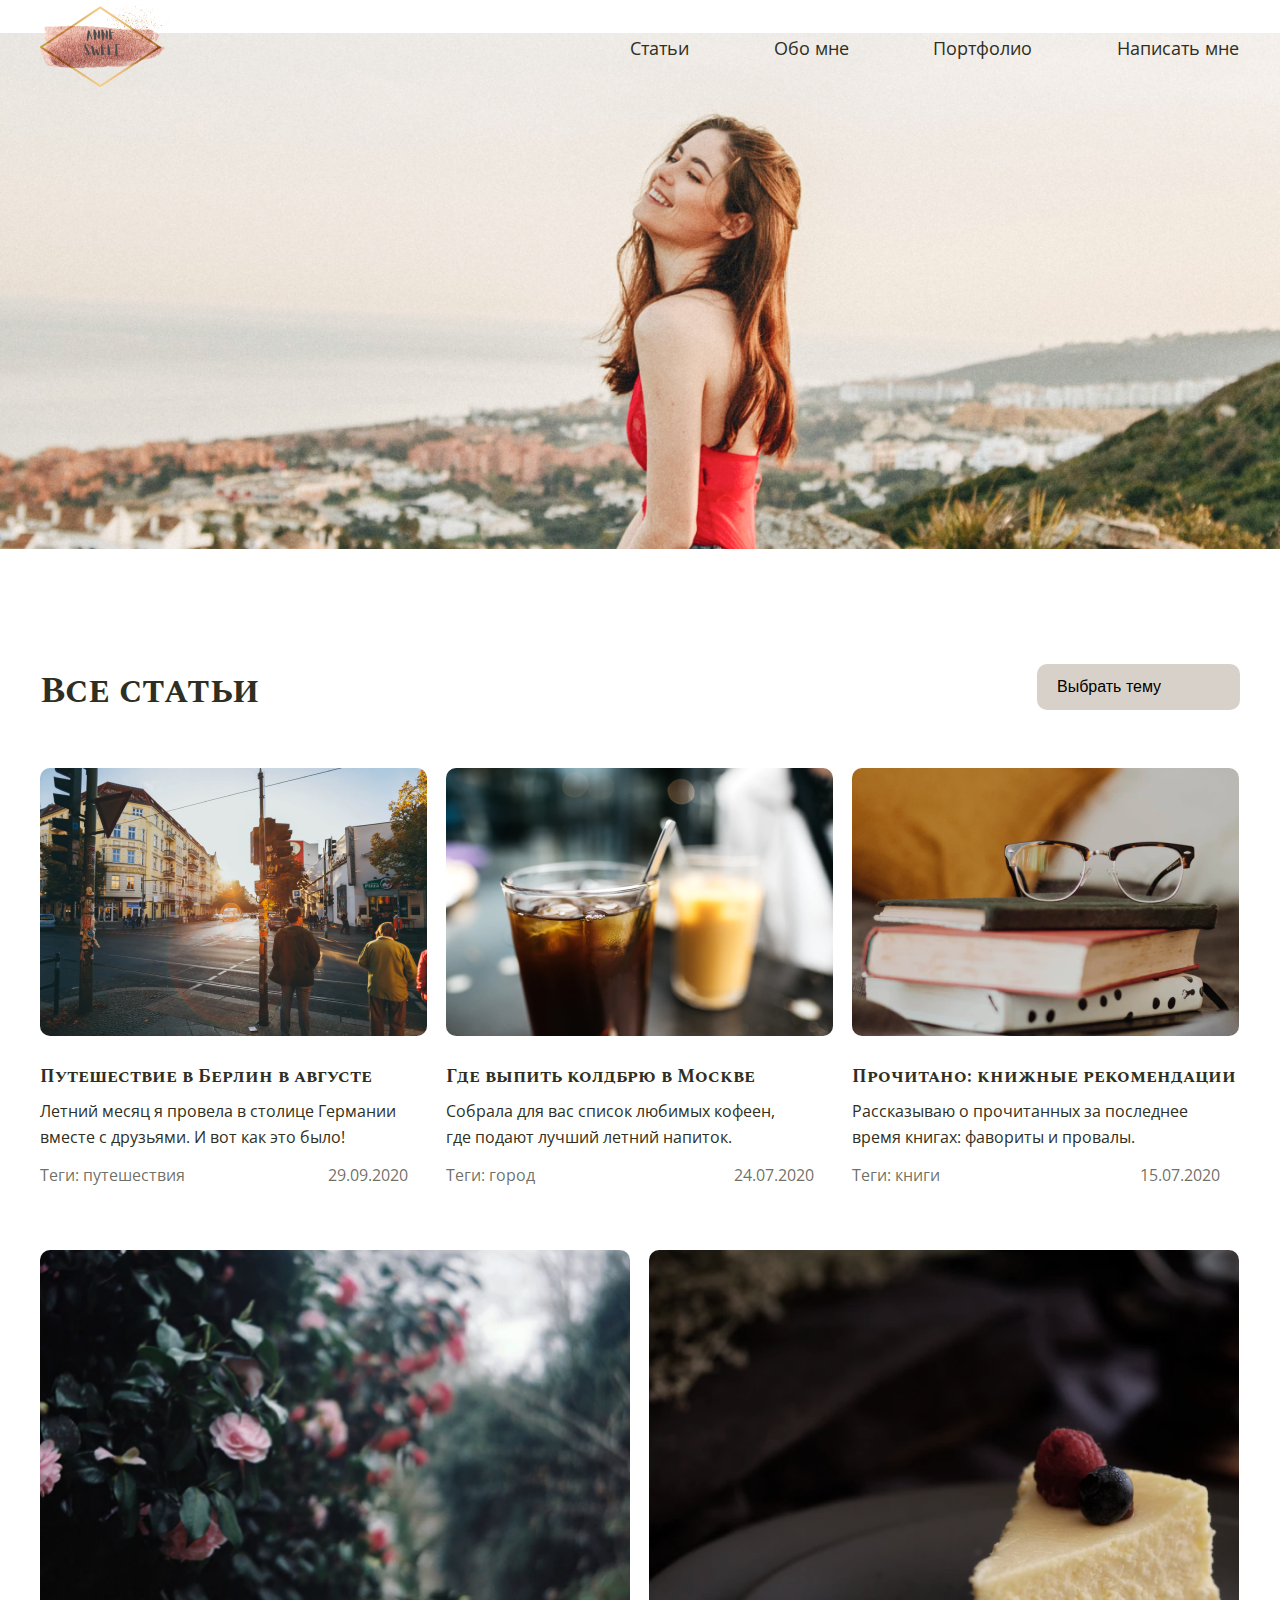
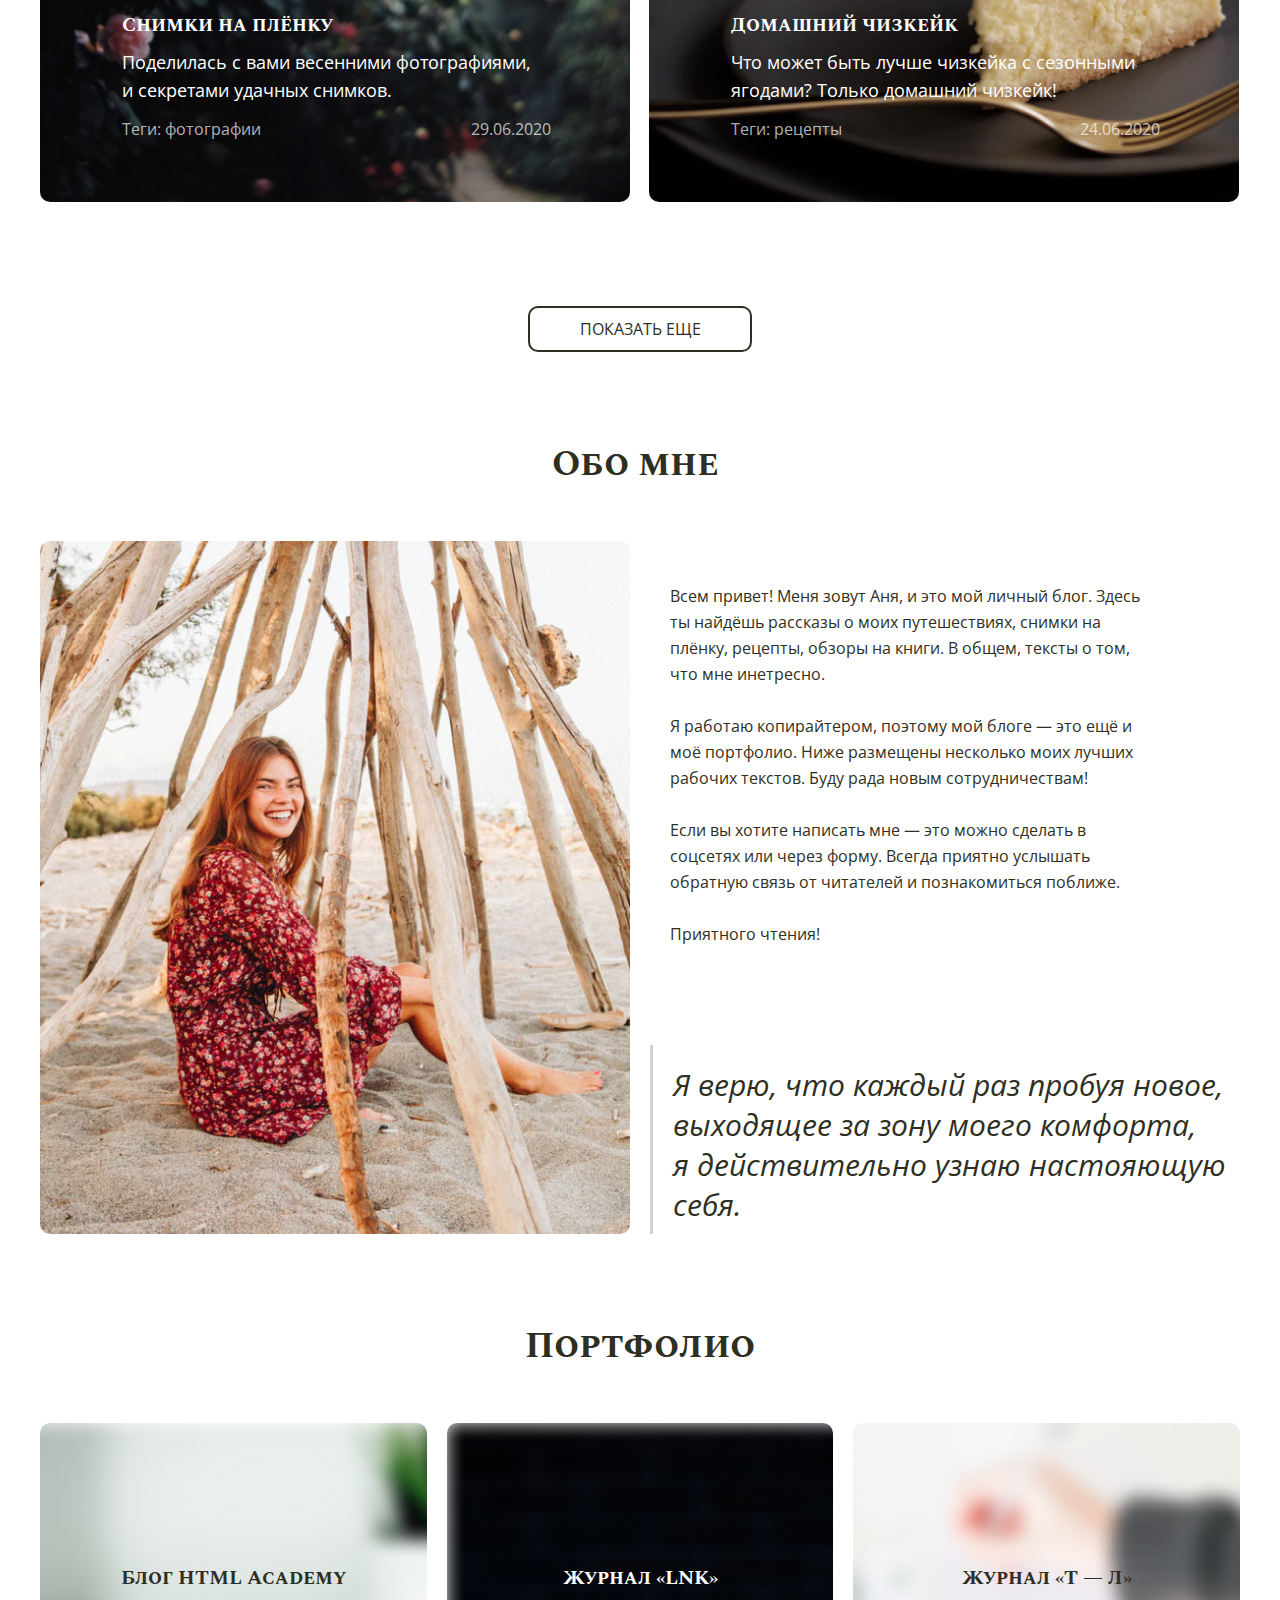
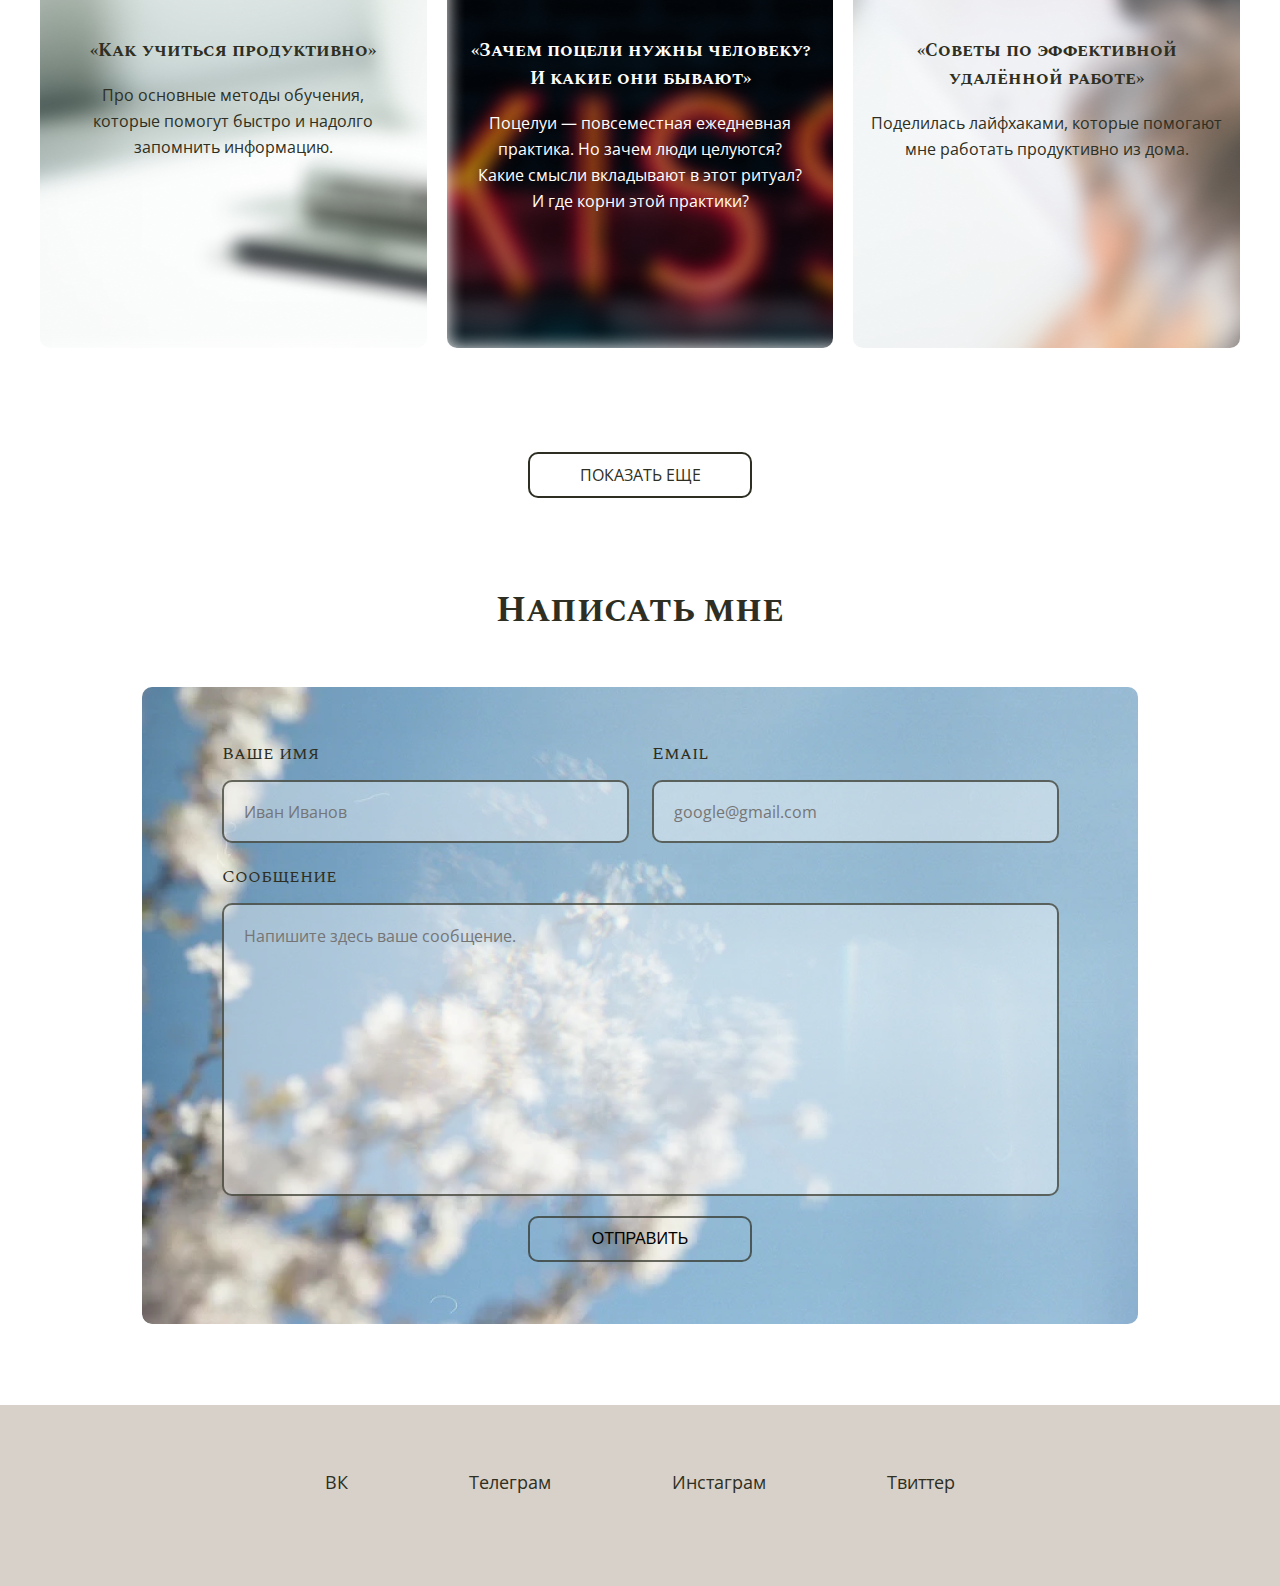
==== index.html @ dd77aab6 "Загрузка проекта" ====
<!DOCTYPE html>
<html lang="ru">
<head>
	<meta charset="UTF-8">
	<meta name="viewport" content="width=device-width, initial-scale=1.0">
	<link rel="stylesheet" type="text/css" href="css/main.css">
	<link href="https://fonts.googleapis.com/css2?family=Open+Sans&family=Spectral+SC:wght@700&display=swap" rel="stylesheet">
	<link href="https://fonts.googleapis.com/css2?family=Open+Sans:ital@1&display=swap" rel="stylesheet">
	<title>Anne Sweet</title>
</head>
<body>

	<!-- header -->
	<header id="header" class="header">
		<div class="container-main">
			<nav class="nav">
				<a href="main.html"><img  class="logo" src="img/logo.png" alt="логотип"></a>
				<ul class="menu">
					<li>
						<a href="#all-articles">Статьи</a>
					</li>
					<li>
						<a href="#about-me">Обо мне</a>
					</li>
					<li>
						<a href="#portfolio">Портфолио</a>
					</li>
					<li>
						<a href="#write-me">Написать мне</a>
					</li>
				</ul>
			</nav>
		</div>
	</header>
	<!-- / header -->

	<!-- main --> 
	<main>

		<!-- section-1 -->
		<section id="all-articles" class="all-articles">
			<div class="container-main">
				<header class="title-section">
					<h1>Все статьи</h1>
					<select name="theme">
						<option>Выбрать тему</option>
						<option>Путешествия</option>
						<option>Город</option>
						<option>Книги</option>
						<option>Фотографии</option>
						<option>Рецепты</option>
						<option>Все статьи</option>
					</select>
				</header>
				<div class="wrapper-articles">
					<div class="article-small">
						<img src="img/travels.png" alt="улица Берлина">
						<h2><a href="article.html"> Путешествие в Берлин в августе</a></h2>
						<p>Летний месяц я провела в столице Германии вместе с друзьями. И вот как это было!</p>
						<div class="article-meta">
	 						<span>Теги: путешествия</span>
							<time datetime="2020-09-29">29.09.2020</time>
						</div>
					</div>
					<div class="article-small">
						<img src="img/city.png" alt="коктейль">
						<h2><a href="article.html">Где выпить колдбрю в Москве</a></h2>
						<p>Собрала для вас список любимых кофеен,<br>
						где подают лучший летний напиток.</p>
						<div class="article-meta">
							<span>Теги: город</span>
							<time datetime="2020-07-24">24.07.2020</time>
						</div>
					</div>
					<div class="article-small">
						<img src="img/books.png" alt="книги">
						<h2><a href="article.html">Прочитано: книжные рекомендации</a></h2>
						<p>Рассказываю о прочитанных за последнее время книгах: фавориты и провалы.</p>
						<div class="article-meta">
							<span>Теги: книги</span>
							<time datetime="2020-07-15">15.07.2020</time>
						</div>
					</div>
					<div class="article-left">
						<div class="text-article">
							<h2><a href="article.html">Снимки на плёнку</a></h2>
							<p>Поделилась с вами весенними фотографиями,<br> 
							и секретами удачных снимков.</p>
							<div class="article-meta">
								<span>Теги: фотографии</span>
								<time datetime="2020-06-29">29.06.2020</time>
							</div>
						</div>
					</div>
					<div class="article-right">
						<div class="text-article">
							<h2><a href="article.html">Домашний чизкейк</a></h2>
							<p>Что может быть лучше чизкейка с сезонными
							ягодами? Только домашний чизкейк!</p>
							<div class="article-meta">
								<span>Теги: рецепты</span>
								<time datetime="2020-06-24">24.06.2020</time>
							</div>
						</div>
					</div>
				</div>
				<div class="btn-container">
					<button class="btn">Показать еще</button>	
				</div>
			</div>
		</section>
		<!-- / section-1 -->

		<!-- article -->
		<article id="about-me" class="about-me">
			<div class="container-main">
				<div class="container-article">
					<header class="title-article">
						<h1>Обо мне</h1>
					</header>
					<div class="wrapper-content">
						<img src="img/my_photo.png" width="590" height="693" alt="девушка улыбается">
						<div class="txt-article">
							<div class="txt-article-1">
							<p>Всем привет! Меня зовут Аня, и это мой личный блог.
							Здесь ты найдёшь рассказы о моих путешествиях, снимки
							на плёнку, рецепты, обзоры на книги. В общем, тексты о том, что мне инетресно.</p>

							<p>Я работаю копирайтером, поэтому мой блоге — это ещё и моё
							портфолио. Ниже размещены несколько моих лучших
							рабочих текстов. Буду рада новым сотрудничествам!</p>
		 
							<p>Если вы хотите написать мне — это можно сделать в соцсетях или через форму. Всегда приятно услышать обратную связь от читателей и познакомиться поближе.</p>

							<p>Приятного чтения!</p>
							</div>
							<div class="txt-article-2">
								<p>Я верю, что каждый раз пробуя новое,<br>
								выходящее за зону моего комфорта,<br>
								я действительно узнаю настояющую<br>
								себя. </p>
							</div>	
						</div>
					</div>
				</div>
			</div>
		</article>
		<!-- / article -->

		<!-- section-2 -->
		<section id="portfolio" class="portfolio">
			<div class="container-main">
				<header class="title-portfolio">
					<h1>Портфолио</h1>
				</header>
				<div class="wrapper-portfolio">
					<div class=" block block-1">
						<h2><a href="#">Блог HTML Academy</a></h2>
						<h3>«Как учиться продуктивно»</h3>
						<p>Про основные методы обучения,<br>
						которые помогут быстро и надолго<br>
						запомнить информацию.</p>
					</div>
					<div class="block block-2">
						<h2><a href="#">Журнал «LNK»</a></h2>
						<h3>«Зачем поцели нужны человеку?<br>
						И какие они бывают»</h3>
						<p>Поцелуи — повсеместная ежедневная
						практика. Но зачем люди целуются?<br>
						Какие смысли вкладывают в этот ритуал?<br>
						И где корни этой практики?</p>
					</div>
					<div class=" block block-3">
						<h2><a href="#">Журнал «Т — Л»</a></h2>
						<h3>«Советы по эффективной
						удалённой работе»</h3>
						<p>Поделилась лайфхаками, которые помогают
						мне работать продуктивно из дома. </p>
					</div>
				</div>
				<div class="btn-container">
					<button class="btn">Показать еще</button>	
				</div>
			</div>
		</section>
		<!-- / section-2 -->

		<!-- section-3 -->
		<section id="write-me" class="write-me">
			<div class="container-main">
				<div class="container-form">
					<header class="title-form">
						<h1>Написать мне</h1>
					</header>
					<form action="https://echo.htmlacademy.ru/courses" method="post">
						<div class="wrapper-form">
							<div class="form">
								<div class="name">
									<label for="username">Ваше имя</label>
										<input type="text" name="username" id="username" placeholder="Иван Иванов" required>
								</div>
								<div class="email">
									<label for="email">Email</label>
										<input type="text" name="email" id="email" placeholder="google@gmail.com" required>
								</div>
								<div class="message">
									<label for="message">Сообщение</label>
										<textarea name="message" id="message" placeholder="Напишите здесь ваше сообщение." minlength="10" maxlength="200" required></textarea>
								</div>
							</div>
							<div class="btn-container">
								<input class="btn-form" type="submit" name="sumbit-form" value="Отправить">
							</div>
						</div>
					</form>
				</div>
			</div>
		</section>
	</main>
	<!-- / main -->

	<!-- footer -->
	<footer class="footer">
		<div class="cointainer-main">
			<nav class="nav-2">
				<ul class="menu-2">
					<li>
						<a href="#">ВК</a>
					</li>
					<li>
						<a href="#">Телеграм</a>
					</li>
					<li>
						<a href="#">Инстаграм</a>
					</li>
					<li>
						<a href="#">Твиттер</a>
					</li>
				</ul>
			</nav>
		</div>
  </footer>
  <!-- / footer -->

</body>
</html>
---- css/main.css ----
html {
	scroll-behavior: smooth;
}

body {
	scroll-behavior: smooth;
	margin: 0;
	padding: 0;
	font-family: 'Open Sans', sans-serif;
	font-size: 16px;
	color: #2e2f22;
}

body a {
	text-decoration: none;
	color: #2e2f22;
}

li {
	list-style: none;
}

ul,
li,
figure {
	display: block;
	padding: 0;
	margin: 0;
}

h1,
h2,
h3,
h4,
h5,
h6 {
	font-family: 'Spectral SC', serif;
	margin: 0;
	padding: 0;
}
p {
	padding: 0;
	margin: 0;
	line-height: 26px;
}

img {
	border-radius: 10px;
}

h1 {
	font-size: 36px;
	line-height: 55px;
}

* {
	box-sizing: border-box;
}

button {
	padding: 0;
	border: none;
	font: inherit;
	color: inherit;
	background-color: transparent;
	cursor: pointer;
  }

.container-main {
	width: 1200px;
	margin: 0 auto;
}

/*=== header page-1 === */

.header {
	background: url(../img/background-header.png) no-repeat center / contain;
	height: 581px;
	margin-bottom: 83px;
}

.menu {
	display: flex;
	justify-content: space-between;
	width: 609px;
}

.menu a {
	font-size: 18px;
}

.menu a:hover {
	border-bottom: 1px solid;
}

.nav {
	padding-top: 4px;
	display: flex;
	align-items: center;
}

.logo {
	margin-right: 460px;
}

/*=== / header === */

/*=== section-1 === */

.title-section {
	display: flex;
	justify-content: space-between;
	margin-bottom: 49px;
}

select {
	margin-left: auto;
	height: 46px;
	width: 203px;
	border: 0;
	border-radius: 10px;
	background-color: #d7d1c9;
	padding-left: 20px;
	font-size: 16px;
	line-height: 22px;
	appearance: none;
	z-index: 1;
}

.title-section:before {
	content: "";
	left: 40cm;
	top: 17.9cm;
	position: absolute;
	width: 22px;
	height: 20px;
	background: url(../img/Polygon.png) no-repeat center;
	z-index: 2;
}

.wrapper-articles {
	display: flex;
	flex-wrap: wrap;
	height: 1034px;
}

.article-small {
	display: flex;
	flex-direction: column;
	width: 387px;
	height: 420px;
}

.wrapper-articles div:not(:nth-child(3)):not(:nth-child(5)) {
	margin-right: 19px;
}

h2 {
	font-size: 18px;
}

.article-small h2 {
	margin-top: 27px;
	font-size: 18px;
	line-height: 27px;
}

.wrapper-articles span,
time {
	line-height: 26px;
}

.article-left {
	margin-top: 62px;
	color: #fff;
	width: 590px;
	height: 552px;
	background: url(../img/image4.png) no-repeat center / cover;
	border-radius: 10px;
}

.article-right {
	margin-top: 62px;
	color: #fff;
	width: 590px;
	height: 552px;
	background: url(../img/image5.png) no-repeat center / cover;
	border-radius: 10px;
}

.text-article h2 a{
	font-size: 20px;
	line-height: 30px;
	color: #fff;
}

.text-article p {
	font-size: 18px;
	line-height: 28px;
}

.text-article {
	width: 429px;
	margin-top: 360px;
	margin-left: 82px;
}

.article-meta {
	display: flex;
	justify-content: space-between;
	align-items: center;
	margin-top: 12px;
	color: rgba(255, 255, 255, 0.7);
}

.wrapper-articles div h2+p {
	margin-top: 8px;
}

.article-small .article-meta {
	color: rgba(46, 47, 34, 0.7);
}

.btn-container {
	display: flex;
}

.btn {
	margin-top: 104px;
	margin-left: auto;
	margin-right: auto;
	width: 224px;
	height: 46px;
	text-transform: uppercase;
	background-color: transparent;
	border: 2px solid;
	border-radius: 10px;
	font-size: 16px;
}

.btn:hover {
	color: #fff;
	background-color: rgba(46, 47, 34, 0.7);
	border-color: rgba(46, 47, 34);
	transition: 0.5s;
}

.btn:hover a {
	color: #fff;
}

.wrapper-articles h2:hover {
	border-bottom: 1px solid;
}

/*=== / section-1 === */

/*=== article === */

.container-article {
	width: 1190px;
	margin-right: 20px;
}

.title-article {
	display: flex;
	margin-top: 85px;
	margin-bottom: 49px;
}

.title-article h1 {
	margin: 0 auto;
}

.wrapper-content {
	display: flex;
	height: 693px;
}

.txt-article {
	margin: 0 0 0 20px;
	display: flex;
	flex-direction: column;
	justify-content: space-between;
	width: 580px;
}

.txt-article-1 {
	margin-top: 42px;
	width: 497px;
	height: 366px;
	line-height: 26px;
	padding-left: 20px;
}

.txt-article-1 p:not(:nth-child(1)) {
	margin-top: 26px;
}

.txt-article-2 {
	width: 600px;
	margin-top: 98px;
	height: 200px;
	font-family: 'Open Sans', sans-serif;
	font-style: italic;
	font-size: 30px;
	border-left: 3px solid #d7d1c9;
	padding: 20px 0 0 20px;
}

.txt-article-2 p {
	line-height: 40px;
}

/*=== / article === */

/*=== section-2 === */

.title-portfolio {
	display: flex;
	margin-top: 85px;
	margin-bottom: 49px;
}

.title-portfolio h1 {
	margin: 0 auto;
}

.wrapper-portfolio {
	display: flex;
  color: #2e2f22;
}

.block {
	display: flex;
	flex-direction: column;
	align-items: center;
	width: 387px;
	height: 525px;
	border-radius: 10px;
	text-align: center;
	padding-left: 10px;
  padding-right: 10px;
  transition: 1s;
}

.block:hover {
	transform: scale(1.05);
	transition: 1s;
}

.block:hover {
  transition: 0.5s;
  box-shadow: 2px 2px 10px;
}

.block-1 {
	background: url(../img/image8.png) no-repeat center / cover;
	margin-right: 20px;
}

.block-2 {
	background: url(../img/image7.png) no-repeat center / cover;
	margin-right: 20px;
}

.block-3 {
	background: url(../img/image9.png) no-repeat center / cover;
}

.block h2 {
	margin-top: 140px;
	margin-bottom: 44px;
}

.block h3 {
	margin-bottom: 17px;
}

.wrapper-portfolio div:nth-child(2) {
	color: #fff;
}

.block-2 a {
	color: #fff;
}

.wrapper-portfolio h2 {
	font-size: 20px;
	line-height: 30px;
}

.wrapper-portfolio h3 {
	font-size: 18px;
	line-height: 28px;
}

/*=== / section-2 === */

/*=== section-3 === */

.title-form {
	display: flex;
	margin-top: 85px;
	margin-bottom: 49px;
}

.title-form h1 {
	margin: 0 auto;
}

.wrapper-form {
	margin: 0 auto;
	display: flex;
	flex-direction: column;
	align-items: center;
	background: url(../img/form-background.png);
	width: 996px;
	height: 637px;
	border-radius: 10px;
	margin-bottom: 81px;
}

.form {
	display: flex;
	justify-content: space-between;
	flex-wrap: wrap;
	height: 456px;
	width: 837px;
	margin-top: 53px;
}

.form input,
textarea {
	border-radius: 10px;
	width: 407px;
	height: 63px;
	background: rgba(255, 255, 255, 0.4);
	border: 2px solid rgba(46, 47, 34, 0.7);
	outline: none;
	font-size: 16px;
	line-height: 22px;
	font-family: 'Open Sans', sans-serif;
	padding: 20px;
	margin-top: 12px;
}

label {
	font-size: 18px;
	line-height: 28px;
	font-family: 'Spectral SC', serif;
}

.name,
.email {
	width: 407px;
	height: 103px;
}

.message {
	margin-top: 20px;
	width: 837px;
	height: 333px;
}

textarea {
	width: 837px;
	height: 293px;
	resize: none;
}

.btn-form {
	margin-top: 20px;
	margin-left: auto;
	margin-right: auto;
	width: 224px;
	height: 46px;
	text-transform: uppercase;
	background-color: transparent;
	border: 2px solid;
	border-radius: 10px;
	font-size: 16px;
	border-color: rgba(46, 47, 34, 0.7);
	text-align: center;
}

/*=== / section-3 === */

/*=== footer === */

.footer {
	background: #d7d1c9;
	height: 181px;
}

.nav-2 {
	display: flex;
}

.menu-2 {
	margin: 65px auto 0 auto;
	display: flex;
	width: 631px;
	justify-content: space-between;
	font-size: 18px;
	line-height: 25px;
}

/*=== / footer === */



/*=== header page-2 === */

.header-page-2 {
	background: url(../img/page-2/header.png) no-repeat center / contain;
	height: 581px;
	margin-bottom: 83px;
}

/*=== / header page-2 === */

/*=== article page-2 === */

.container-article-page-2 {
	width: 998px;
	margin-right: 202px;
	display: flex;
	flex-direction: column;
	flex-wrap: wrap;
}

.title-article-page-2 {
	margin-bottom: 50px;
}

.title-tag {
	display: flex;
	width: 317px;
	justify-content: space-between;
	align-items: center;
}

.container-article-page-2 p {
	margin-bottom: 40px;
}

.container-article-page-2 p,
span,
time {
	font-size: 16px;
	line-height: 26px;
}

figcaption {
	margin-bottom: 40px;
	font-size: 14px;
	line-height: 26px;
}

.wrapper-bottom-bar {
	display: flex;
	align-items: center;
}

.wrapper-bottom-bar img {
	border-radius: 0;
}

.wrapper-bottom-bar a:not(:nth-child(1)):not(:nth-child(3)) {
	margin-left: 32px;
}

.wrapper-bottom-bar .twitter {
	margin-left: 691px;
}

.wrapper-bottom-bar span {
	margin-left: 14px;
	font-size: 24px;
	line-height: 26px;
	align-self: flex-end;
}

.style-likes {
	color: red;
	font-weight: 600;
}

.articles {
	margin-top: 37px;
}

.articles span {
	font-weight: bold;
	font-size: 36px;
	line-height: 49px;

}

.articles:after {
	margin-left: 26px;
	content: url('../img/page-2/Arrow1.svg');
	width: 62px;
	height: 20px;
}

/*=== / article page-2 === */

/*=== section page-2 === */
.comments {
	margin-bottom: 81px;

}

.container-comments {
	display: flex;
	margin-top: 65px;
	width: 793px;
	background-color: #ECE1E1;
  border-radius: 10px;
  padding: 45px 0 45px 0;
}

.wrapper-comments {
	margin: auto;
	display: flex;
	flex-direction: column;
	width: 615px;
}

.wrapper-comments li:not(:last-child) {
  margin-bottom: 25px;
}

.comment-header {
	display: flex;
	align-items: center;
  font-weight: bold;
  margin-bottom: 14px;
}

.comment-header img {
  margin-right: 14px;
}

.comment-header:not(:nth-child(1)) {
	margin-top: 40px;
}

.form-comment {
	margin-top: 77px;
	margin-left: 82px;
	width: 711px;
}

.input-comment2  textarea{
	margin: 0;
	width: 406px;
	height: 208px;
}

.form-comment h2 {
	font-family: 'Open Sans', sans-serif;
	font-weight: bold;
	font-size: 24px;
	line-height: 33px;
	margin-bottom: 69px;
	margin-top: 77px;
}

.wrapper-form-comment {
	display: flex;
	justify-content: space-between;
}

.input-comment1 {
	display: flex;
	flex-direction: column;
	justify-content: space-between;
	width: 225px;
	height: 208px;
}

.input-comment1 input:not(:nth-child(3)) {
	border: 0;
	border-bottom: 2px solid;
	font-size: 16px;
	line-height: 22px;
	padding: 15px 10px;
	border-color: rgba(46, 47, 34, 0.7);
}

.input-comment2 textarea {
	padding: 20px 20px;
}

.wrapper-form-comment .btn-form {
	margin-top: 53px;
}

/*=== / section page-2 === */
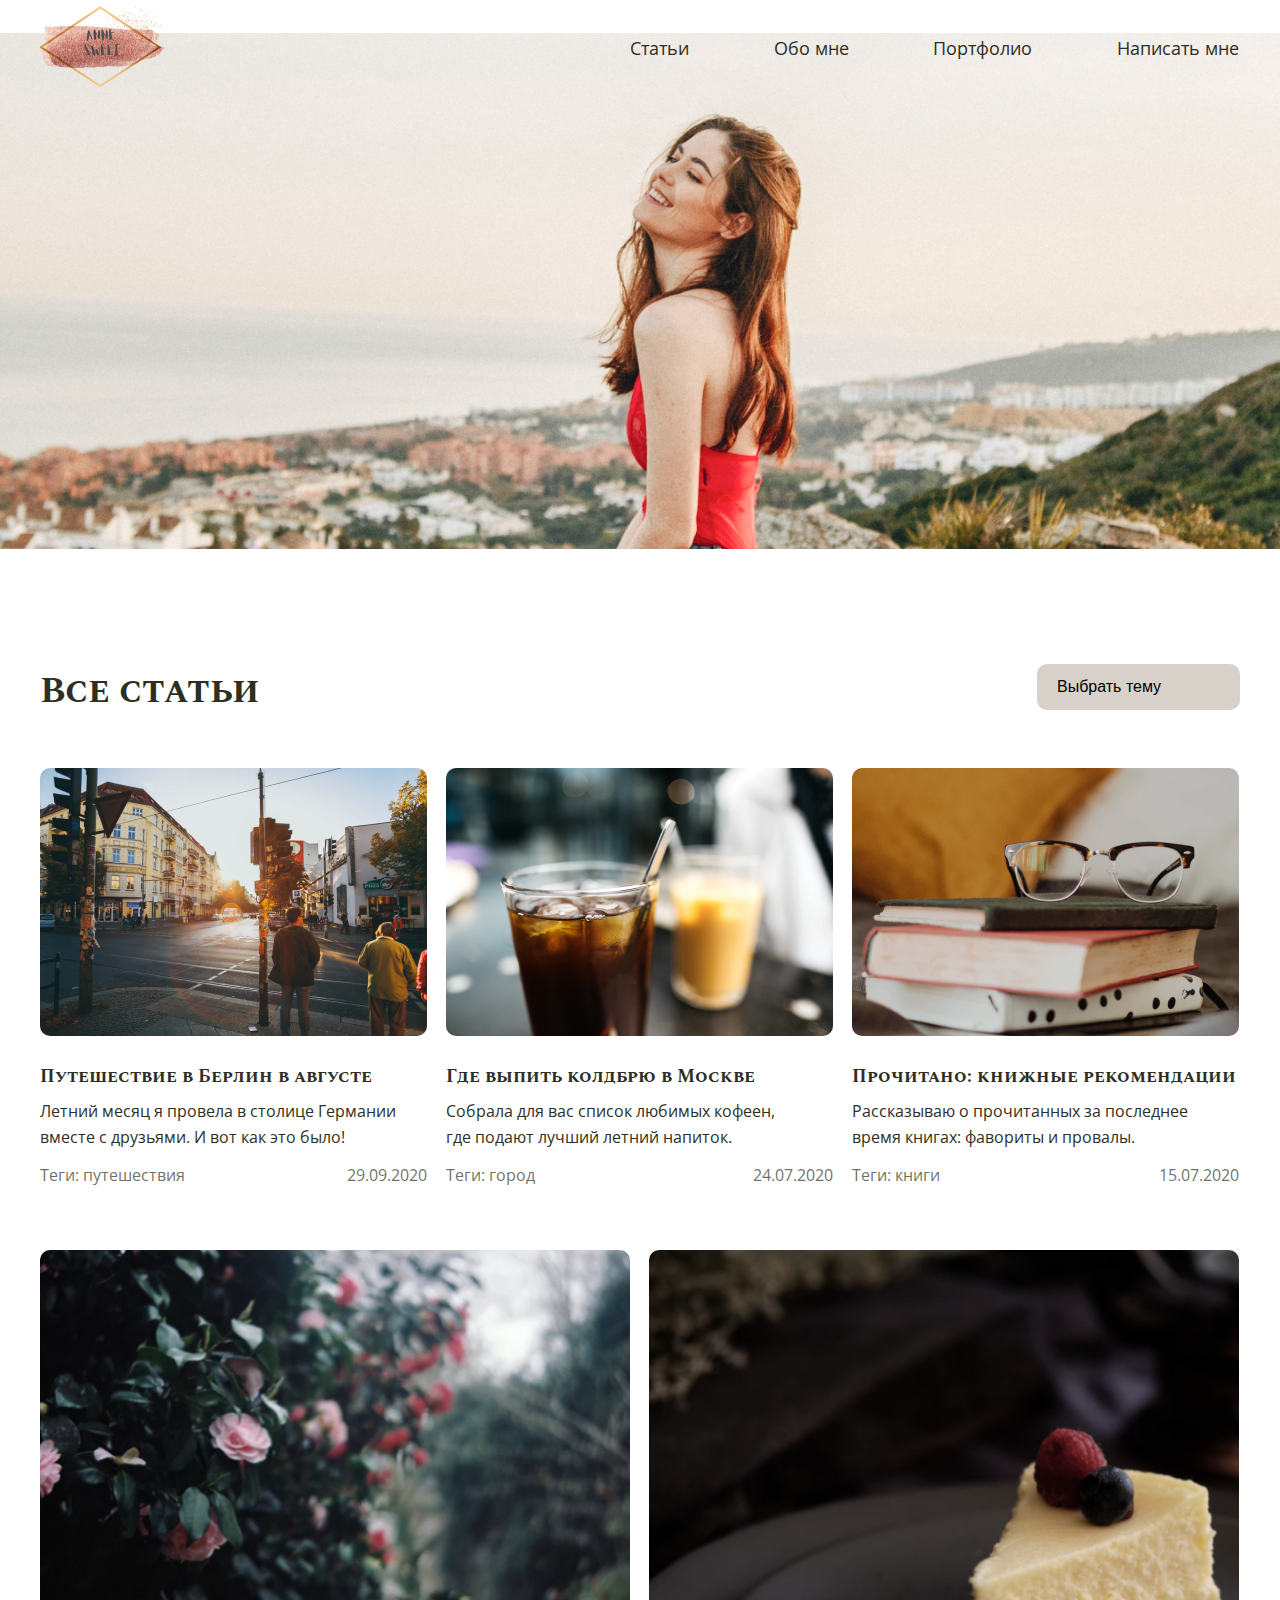
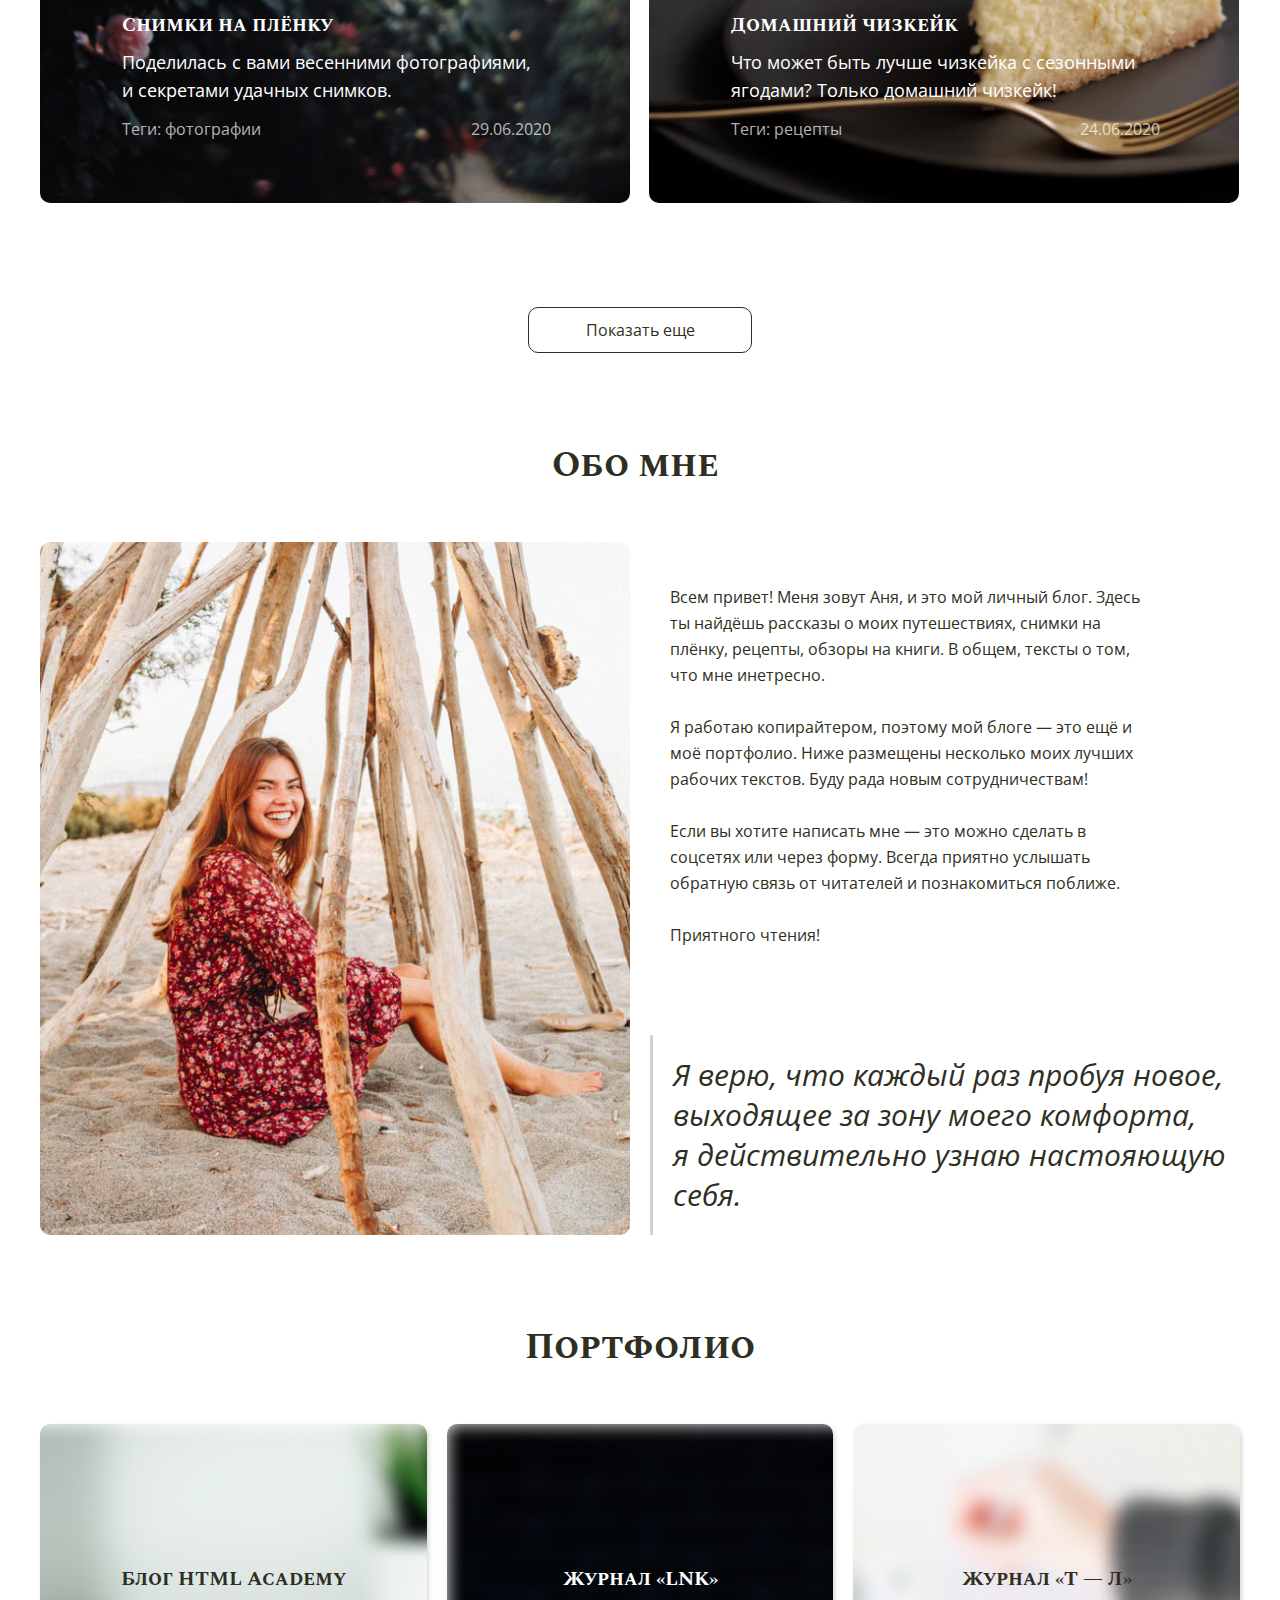
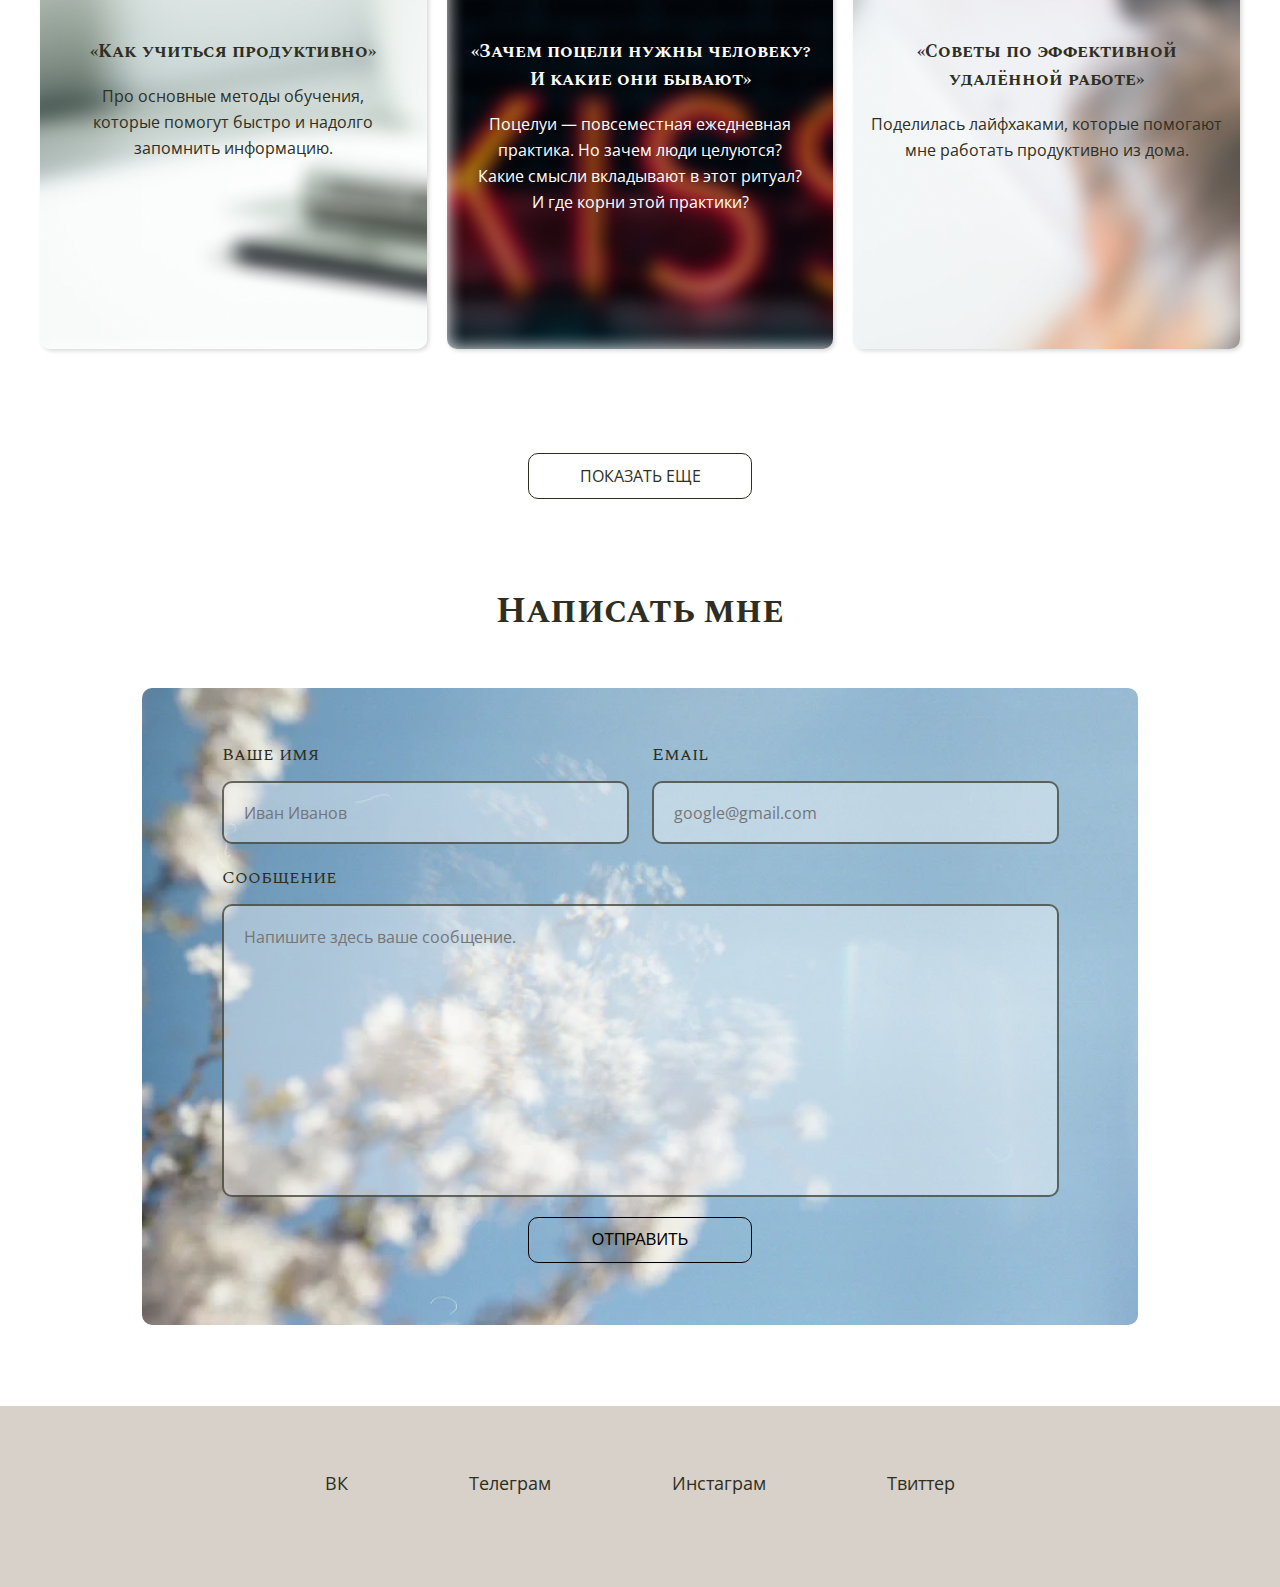
==== commit 216c549c: "Изменил свойства высоты, обьеденил свойства одинаковых селекторов" ====
--- a/index.html
+++ b/index.html
@@ -4,8 +4,7 @@
 	<meta charset="UTF-8">
 	<meta name="viewport" content="width=device-width, initial-scale=1.0">
 	<link rel="stylesheet" type="text/css" href="css/main.css">
-	<link href="https://fonts.googleapis.com/css2?family=Open+Sans&family=Spectral+SC:wght@700&display=swap" rel="stylesheet">
-	<link href="https://fonts.googleapis.com/css2?family=Open+Sans:ital@1&display=swap" rel="stylesheet">
+	<link href="https://fonts.googleapis.com/css2?family=Open+Sans:ital,wght@0,400;0,700;1,400&family=Spectral+SC:wght@700&display=swap" rel="stylesheet">
 	<title>Anne Sweet</title>
 </head>
 <body>
@@ -14,7 +13,7 @@
 	<header id="header" class="header">
 		<div class="container-main">
 			<nav class="nav">
-				<a href="main.html"><img  class="logo" src="img/logo.png" alt="логотип"></a>
+				<a href="index.html"><img  class="logo" src="img/logo.png" alt="логотип"></a>
 				<ul class="menu">
 					<li>
 						<a href="#all-articles">Статьи</a>
@@ -43,7 +42,7 @@
 				<header class="title-section">
 					<h1>Все статьи</h1>
 					<select name="theme">
-						<option>Выбрать тему</option>
+						<option selected hidden>Выбрать тему</option>
 						<option>Путешествия</option>
 						<option>Город</option>
 						<option>Книги</option>
@@ -52,8 +51,8 @@
 						<option>Все статьи</option>
 					</select>
 				</header>
-				<div class="wrapper-articles">
-					<div class="article-small">
+				<ul class="wrapper-articles">
+					<li class="article-small">
 						<img src="img/travels.png" alt="улица Берлина">
 						<h2><a href="article.html"> Путешествие в Берлин в августе</a></h2>
 						<p>Летний месяц я провела в столице Германии вместе с друзьями. И вот как это было!</p>
@@ -61,8 +60,8 @@
 	 						<span>Теги: путешествия</span>
 							<time datetime="2020-09-29">29.09.2020</time>
 						</div>
-					</div>
-					<div class="article-small">
+					</li>
+					<li class="article-small">
 						<img src="img/city.png" alt="коктейль">
 						<h2><a href="article.html">Где выпить колдбрю в Москве</a></h2>
 						<p>Собрала для вас список любимых кофеен,<br>
@@ -71,8 +70,8 @@
 							<span>Теги: город</span>
 							<time datetime="2020-07-24">24.07.2020</time>
 						</div>
-					</div>
-					<div class="article-small">
+					</li>
+					<li class="article-small">
 						<img src="img/books.png" alt="книги">
 						<h2><a href="article.html">Прочитано: книжные рекомендации</a></h2>
 						<p>Рассказываю о прочитанных за последнее время книгах: фавориты и провалы.</p>
@@ -80,8 +79,8 @@
 							<span>Теги: книги</span>
 							<time datetime="2020-07-15">15.07.2020</time>
 						</div>
-					</div>
-					<div class="article-left">
+					</li>
+					<li class="article article-left">
 						<div class="text-article">
 							<h2><a href="article.html">Снимки на плёнку</a></h2>
 							<p>Поделилась с вами весенними фотографиями,<br> 
@@ -91,8 +90,8 @@
 								<time datetime="2020-06-29">29.06.2020</time>
 							</div>
 						</div>
-					</div>
-					<div class="article-right">
+					</li>
+					<li class="article article-right">
 						<div class="text-article">
 							<h2><a href="article.html">Домашний чизкейк</a></h2>
 							<p>Что может быть лучше чизкейка с сезонными
@@ -102,11 +101,9 @@
 								<time datetime="2020-06-24">24.06.2020</time>
 							</div>
 						</div>
-					</div>
-				</div>
-				<div class="btn-container">
-					<button class="btn">Показать еще</button>	
-				</div>
+					</li>
+				</ul>
+				<button class="btn btn-articles">Показать еще</button>	
 			</div>
 		</section>
 		<!-- / section-1 -->
@@ -153,15 +150,15 @@
 				<header class="title-portfolio">
 					<h1>Портфолио</h1>
 				</header>
-				<div class="wrapper-portfolio">
-					<div class=" block block-1">
+				<ul class="wrapper-portfolio">
+					<li class=" block block-1">
 						<h2><a href="#">Блог HTML Academy</a></h2>
 						<h3>«Как учиться продуктивно»</h3>
 						<p>Про основные методы обучения,<br>
 						которые помогут быстро и надолго<br>
 						запомнить информацию.</p>
-					</div>
-					<div class="block block-2">
+					</li>
+					<li class="block block-2">
 						<h2><a href="#">Журнал «LNK»</a></h2>
 						<h3>«Зачем поцели нужны человеку?<br>
 						И какие они бывают»</h3>
@@ -169,17 +166,17 @@
 						практика. Но зачем люди целуются?<br>
 						Какие смысли вкладывают в этот ритуал?<br>
 						И где корни этой практики?</p>
-					</div>
-					<div class=" block block-3">
+					</li>
+					<li class=" block block-3">
 						<h2><a href="#">Журнал «Т — Л»</a></h2>
 						<h3>«Советы по эффективной
 						удалённой работе»</h3>
 						<p>Поделилась лайфхаками, которые помогают
 						мне работать продуктивно из дома. </p>
-					</div>
-				</div>
+					</li>
+				</ul>
 				<div class="btn-container">
-					<button class="btn">Показать еще</button>	
+					<button class="btn btn-partfolio">Показать еще</button>	
 				</div>
 			</div>
 		</section>
@@ -208,14 +205,14 @@
 										<textarea name="message" id="message" placeholder="Напишите здесь ваше сообщение." minlength="10" maxlength="200" required></textarea>
 								</div>
 							</div>
-							<div class="btn-container">
-								<input class="btn-form" type="submit" name="sumbit-form" value="Отправить">
-							</div>
+							<input class="btn btn-form" type="submit" name="sumbit-form" value="Отправить">
 						</div>
 					</form>
 				</div>
 			</div>
 		</section>
+		<!-- section-3 -->
+
 	</main>
 	<!-- / main -->
 
--- a/css/main.css
+++ b/css/main.css
@@ -1,9 +1,9 @@
+/*=== global === */
 html {
 	scroll-behavior: smooth;
 }
 
 body {
-	scroll-behavior: smooth;
 	margin: 0;
 	padding: 0;
 	font-family: 'Open Sans', sans-serif;
@@ -38,6 +38,7 @@
 	margin: 0;
 	padding: 0;
 }
+
 p {
 	padding: 0;
 	margin: 0;
@@ -64,18 +65,45 @@
 	color: inherit;
 	background-color: transparent;
 	cursor: pointer;
-  }
+}
 
 .container-main {
-	width: 1200px;
+	max-width: 1200px;
 	margin: 0 auto;
 }
 
+.btn {
+	display: block;
+	margin-left: auto;
+	margin-right: auto;
+	width: 224px;
+	height: 46px;
+	background-color: transparent;
+	border: 1px solid;
+	border-radius: 10px;
+	font-size: 16px;
+}
+
+.btn:hover {
+	color: #fff;
+	background-color: rgba(46, 47, 34, 0.7);
+	border-color: rgba(46, 47, 34);
+	transition: 0.5s;
+}
+
+.btn:hover a {
+	color: #fff;
+}
+
+/*=== / global === */
+
 /*=== header page-1 === */
-
 .header {
-	background: url(../img/background-header.png) no-repeat center / contain;
-	height: 581px;
+	background-image: url(../img/background-header.png);
+	background-repeat: no-repeat;
+	background-position: center;
+	background-size: contain;
+	min-height: 581px;
 	margin-bottom: 83px;
 }
 
@@ -83,6 +111,7 @@
 	display: flex;
 	justify-content: space-between;
 	width: 609px;
+	margin-left: 460px;
 }
 
 .menu a {
@@ -99,14 +128,11 @@
 	align-items: center;
 }
 
-.logo {
-	margin-right: 460px;
-}
+.logo {}
 
 /*=== / header === */
 
 /*=== section-1 === */
-
 .title-section {
 	display: flex;
 	justify-content: space-between;
@@ -141,17 +167,16 @@
 .wrapper-articles {
 	display: flex;
 	flex-wrap: wrap;
-	height: 1034px;
+	margin-bottom: 104px;
 }
 
 .article-small {
 	display: flex;
 	flex-direction: column;
 	width: 387px;
-	height: 420px;
-}
-
-.wrapper-articles div:not(:nth-child(3)):not(:nth-child(5)) {
+}
+
+.wrapper-articles li:not(:nth-child(3)):not(:nth-child(5)) {
 	margin-right: 19px;
 }
 
@@ -170,25 +195,24 @@
 	line-height: 26px;
 }
 
-.article-left {
+.article {
 	margin-top: 62px;
 	color: #fff;
 	width: 590px;
-	height: 552px;
+	border-radius: 10px;
+	padding-bottom: 61px;
+}
+
+.article-left {
 	background: url(../img/image4.png) no-repeat center / cover;
-	border-radius: 10px;
+
 }
 
 .article-right {
-	margin-top: 62px;
-	color: #fff;
-	width: 590px;
-	height: 552px;
 	background: url(../img/image5.png) no-repeat center / cover;
-	border-radius: 10px;
-}
-
-.text-article h2 a{
+}
+
+.text-article h2 a {
 	font-size: 20px;
 	line-height: 30px;
 	color: #fff;
@@ -213,50 +237,26 @@
 	color: rgba(255, 255, 255, 0.7);
 }
 
-.wrapper-articles div h2+p {
-	margin-top: 8px;
+.wrapper-articles h2 {
+	margin-bottom: 8px;
 }
 
 .article-small .article-meta {
 	color: rgba(46, 47, 34, 0.7);
 }
 
-.btn-container {
-	display: flex;
-}
-
-.btn {
-	margin-top: 104px;
-	margin-left: auto;
-	margin-right: auto;
-	width: 224px;
-	height: 46px;
-	text-transform: uppercase;
-	background-color: transparent;
-	border: 2px solid;
-	border-radius: 10px;
-	font-size: 16px;
-}
-
-.btn:hover {
-	color: #fff;
-	background-color: rgba(46, 47, 34, 0.7);
-	border-color: rgba(46, 47, 34);
-	transition: 0.5s;
-}
-
-.btn:hover a {
-	color: #fff;
-}
-
 .wrapper-articles h2:hover {
 	border-bottom: 1px solid;
+	margin-bottom: 7px;
+}
+
+.btn-articles {
+	text-transform: none;
 }
 
 /*=== / section-1 === */
 
 /*=== article === */
-
 .container-article {
 	width: 1190px;
 	margin-right: 20px;
@@ -274,7 +274,6 @@
 
 .wrapper-content {
 	display: flex;
-	height: 693px;
 }
 
 .txt-article {
@@ -288,7 +287,6 @@
 .txt-article-1 {
 	margin-top: 42px;
 	width: 497px;
-	height: 366px;
 	line-height: 26px;
 	padding-left: 20px;
 }
@@ -299,13 +297,12 @@
 
 .txt-article-2 {
 	width: 600px;
-	margin-top: 98px;
-	height: 200px;
+	margin-top: 78px;
 	font-family: 'Open Sans', sans-serif;
 	font-style: italic;
 	font-size: 30px;
 	border-left: 3px solid #d7d1c9;
-	padding: 20px 0 0 20px;
+	padding: 20px 0 20px 20px;
 }
 
 .txt-article-2 p {
@@ -315,7 +312,6 @@
 /*=== / article === */
 
 /*=== section-2 === */
-
 .title-portfolio {
 	display: flex;
 	margin-top: 85px;
@@ -328,7 +324,9 @@
 
 .wrapper-portfolio {
 	display: flex;
-  color: #2e2f22;
+	color: #2e2f22;
+	margin-bottom: 104px;
+
 }
 
 .block {
@@ -340,8 +338,10 @@
 	border-radius: 10px;
 	text-align: center;
 	padding-left: 10px;
-  padding-right: 10px;
-  transition: 1s;
+	padding-right: 10px;
+	transition: 1s;
+	box-shadow: 2px 2px 4px 0px rgba(0, 0, 0, 0.15);
+
 }
 
 .block:hover {
@@ -350,8 +350,8 @@
 }
 
 .block:hover {
-  transition: 0.5s;
-  box-shadow: 2px 2px 10px;
+	transition: 0.5s;
+	box-shadow: 2px 2px 10px rgba(0, 0, 0, 0.50);
 }
 
 .block-1 {
@@ -377,7 +377,7 @@
 	margin-bottom: 17px;
 }
 
-.wrapper-portfolio div:nth-child(2) {
+.wrapper-portfolio li:nth-child(2) {
 	color: #fff;
 }
 
@@ -395,10 +395,13 @@
 	line-height: 28px;
 }
 
+.btn-partfolio {
+	text-transform: uppercase;
+}
+
 /*=== / section-2 === */
 
 /*=== section-3 === */
-
 .title-form {
 	display: flex;
 	margin-top: 85px;
@@ -416,8 +419,8 @@
 	align-items: center;
 	background: url(../img/form-background.png);
 	width: 996px;
-	height: 637px;
-	border-radius: 10px;
+	border-radius: 10px;
+	padding-bottom: 62px;
 	margin-bottom: 81px;
 }
 
@@ -428,6 +431,7 @@
 	height: 456px;
 	width: 837px;
 	margin-top: 53px;
+	margin-bottom: 20px;
 }
 
 .form input,
@@ -454,13 +458,12 @@
 .name,
 .email {
 	width: 407px;
-	height: 103px;
 }
 
 .message {
 	margin-top: 20px;
 	width: 837px;
-	height: 333px;
+	min-height: 333px;
 }
 
 textarea {
@@ -470,24 +473,12 @@
 }
 
 .btn-form {
-	margin-top: 20px;
-	margin-left: auto;
-	margin-right: auto;
-	width: 224px;
-	height: 46px;
 	text-transform: uppercase;
-	background-color: transparent;
-	border: 2px solid;
-	border-radius: 10px;
-	font-size: 16px;
-	border-color: rgba(46, 47, 34, 0.7);
-	text-align: center;
 }
 
 /*=== / section-3 === */
 
 /*=== footer === */
-
 .footer {
 	background: #d7d1c9;
 	height: 181px;
@@ -506,22 +497,22 @@
 	line-height: 25px;
 }
 
+.menu-2 a:hover {
+	border-bottom: 1px solid;
+}
+
 /*=== / footer === */
 
 
 
 /*=== header page-2 === */
-
-.header-page-2 {
-	background: url(../img/page-2/header.png) no-repeat center / contain;
-	height: 581px;
-	margin-bottom: 83px;
+.header-article {
+	background-image: url(../img/page-2/header.png);
 }
 
 /*=== / header page-2 === */
 
 /*=== article page-2 === */
-
 .container-article-page-2 {
 	width: 998px;
 	margin-right: 202px;
@@ -539,6 +530,7 @@
 	width: 317px;
 	justify-content: space-between;
 	align-items: center;
+	color: rgba(46, 47, 34, 0.7);
 }
 
 .container-article-page-2 p {
@@ -605,6 +597,10 @@
 	height: 20px;
 }
 
+.articles a:hover {
+	text-decoration-line: underline;
+}
+
 /*=== / article page-2 === */
 
 /*=== section page-2 === */
@@ -618,8 +614,8 @@
 	margin-top: 65px;
 	width: 793px;
 	background-color: #ECE1E1;
-  border-radius: 10px;
-  padding: 45px 0 45px 0;
+	border-radius: 10px;
+	padding: 45px 0 45px 0;
 }
 
 .wrapper-comments {
@@ -630,18 +626,18 @@
 }
 
 .wrapper-comments li:not(:last-child) {
-  margin-bottom: 25px;
+	margin-bottom: 25px;
 }
 
 .comment-header {
 	display: flex;
 	align-items: center;
-  font-weight: bold;
-  margin-bottom: 14px;
+	font-weight: bold;
+	margin-bottom: 14px;
 }
 
 .comment-header img {
-  margin-right: 14px;
+	margin-right: 14px;
 }
 
 .comment-header:not(:nth-child(1)) {
@@ -654,7 +650,7 @@
 	width: 711px;
 }
 
-.input-comment2  textarea{
+.input-comment2 textarea {
 	margin: 0;
 	width: 406px;
 	height: 208px;
@@ -699,5 +695,4 @@
 	margin-top: 53px;
 }
 
-/*=== / section page-2 === */
-
+/*=== / section page-2 === */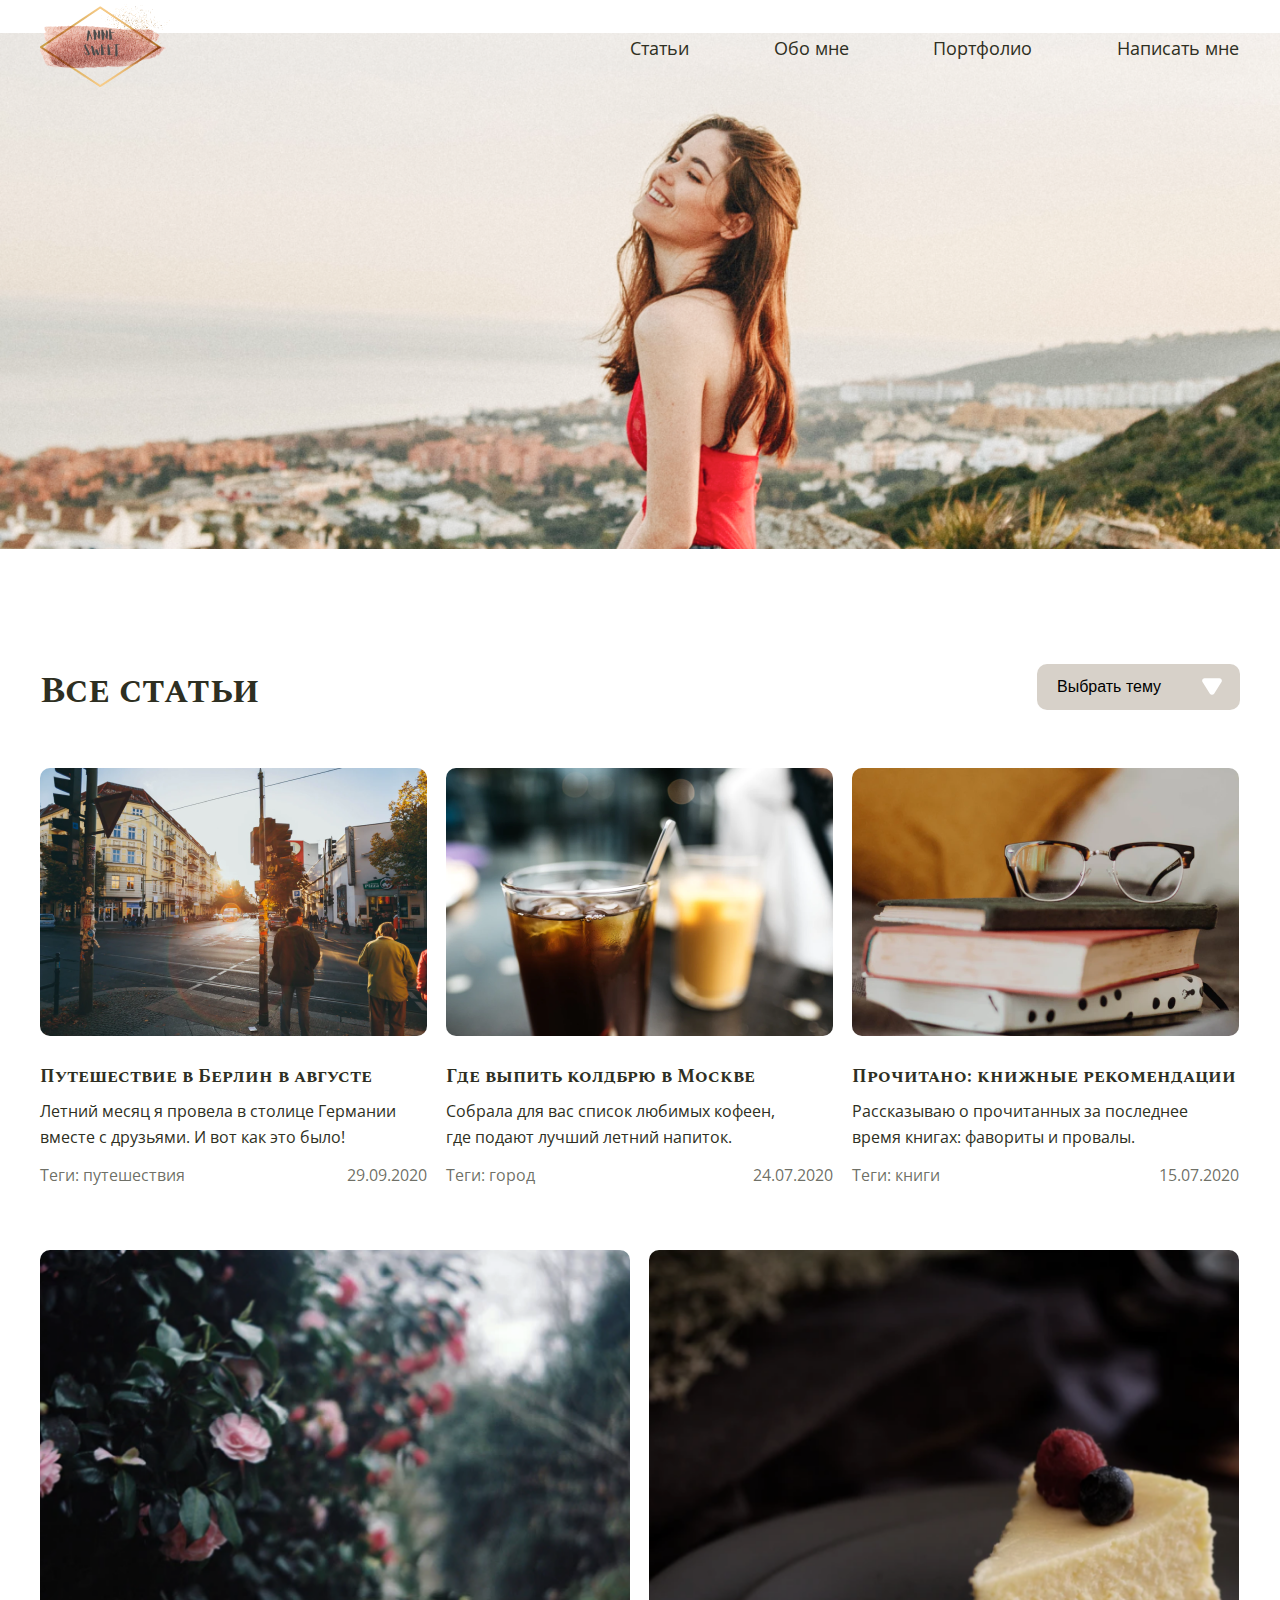
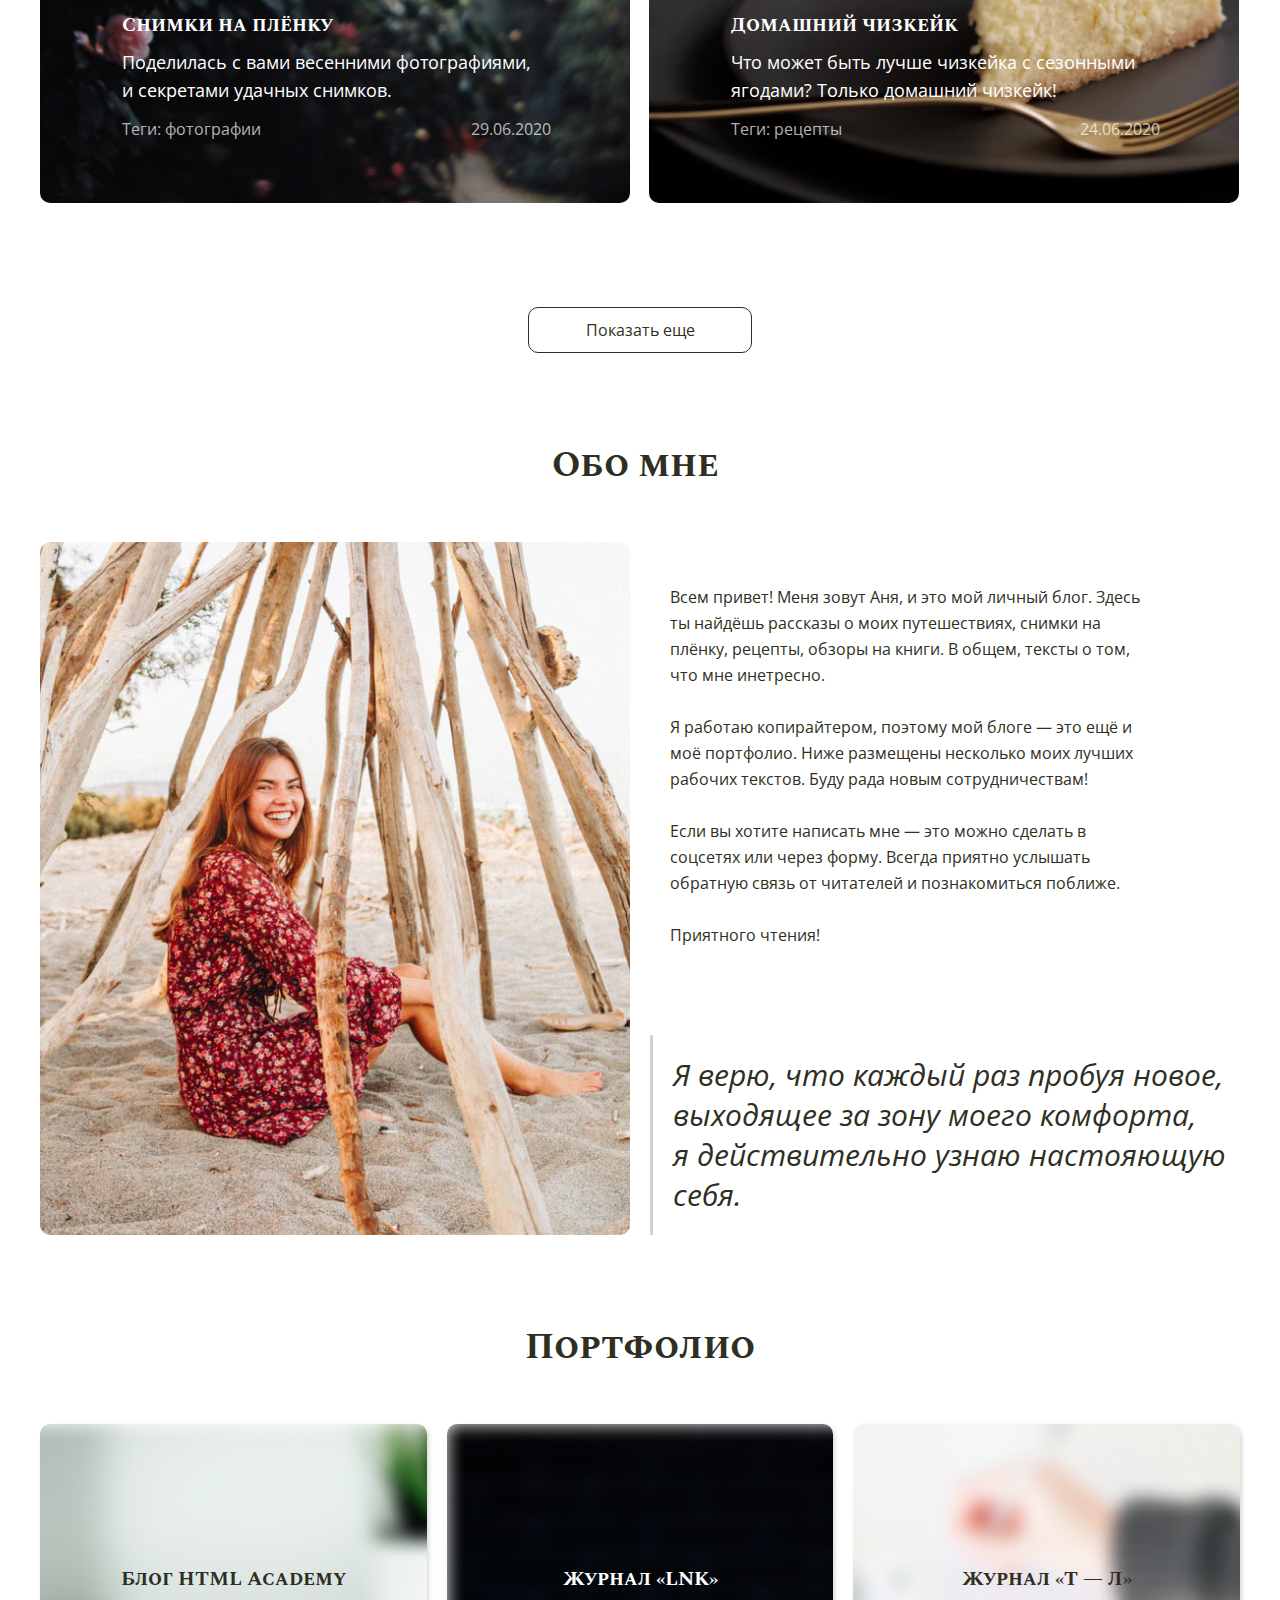
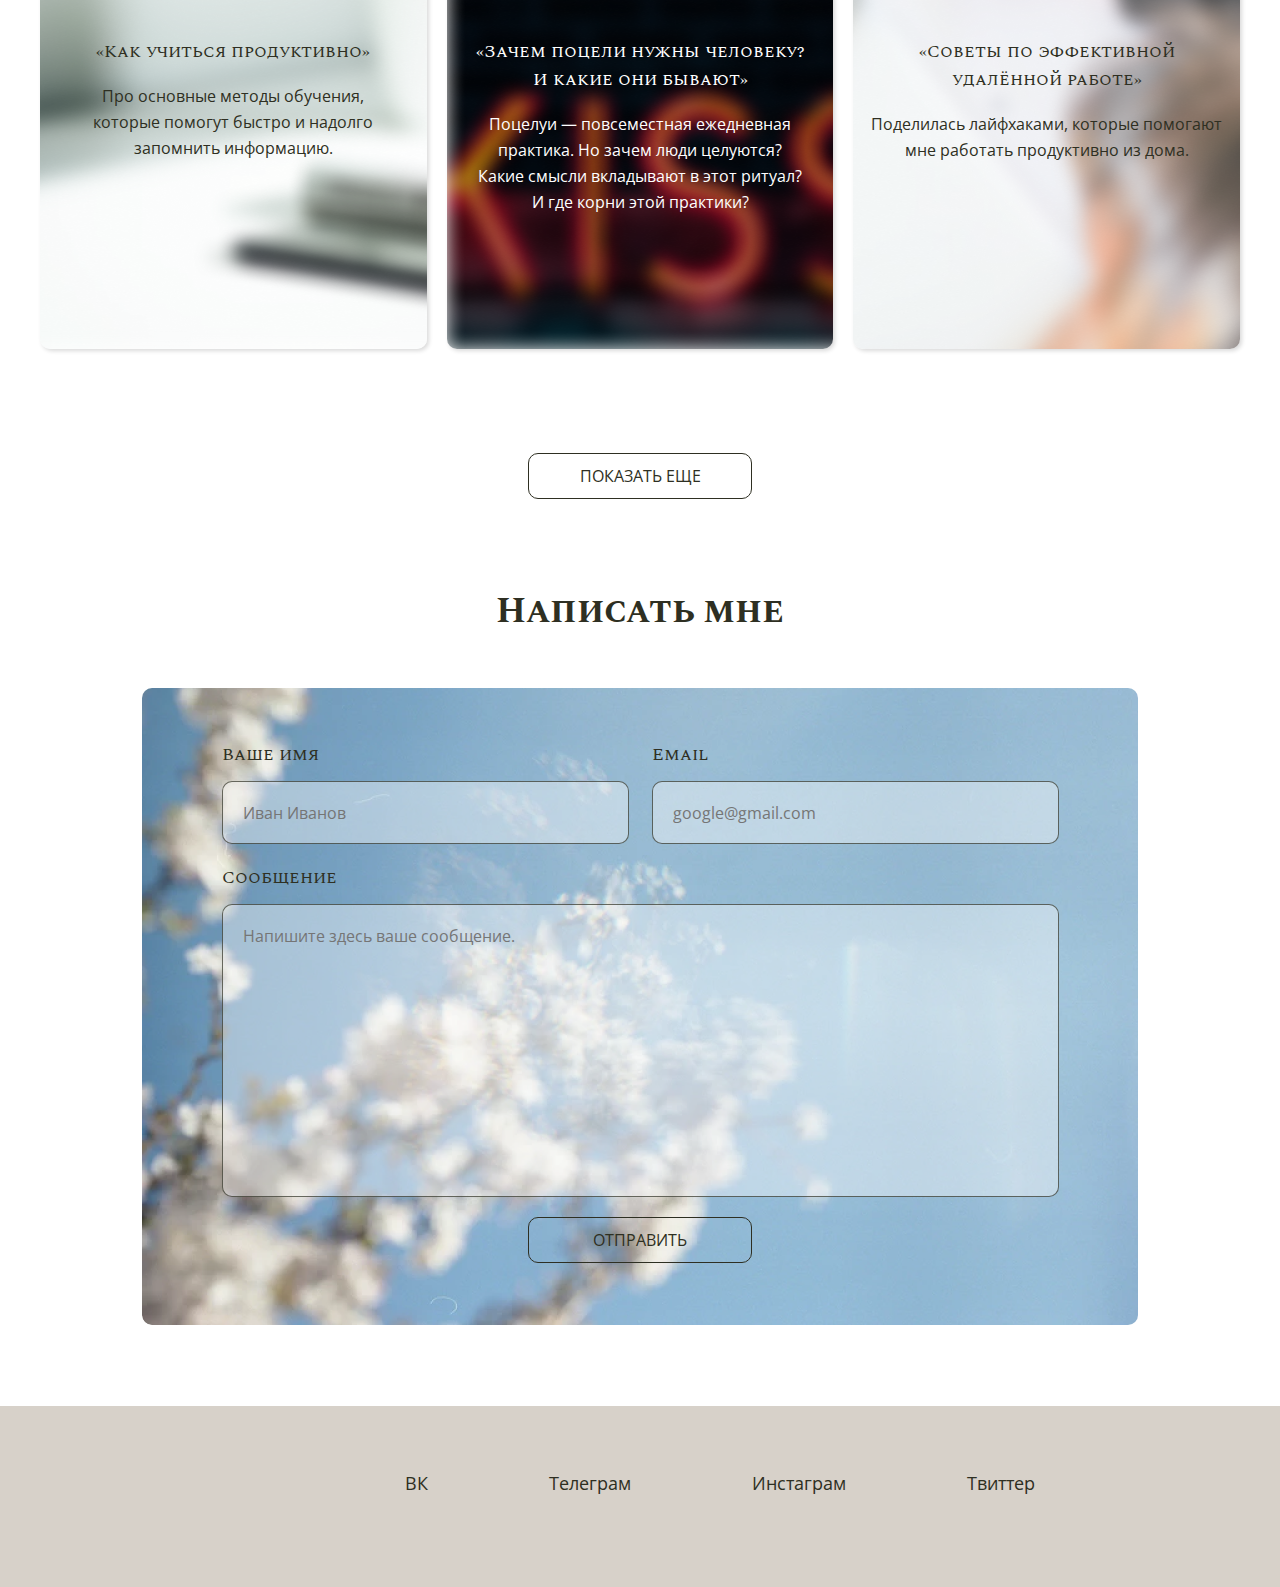
==== commit c3ee11d4: "Добавил новый файл JS, мелкие правки кода" ====
--- a/index.html
+++ b/index.html
@@ -9,11 +9,11 @@
 </head>
 <body>
 
-	<!-- header -->
 	<header id="header" class="header">
 		<div class="container-main">
 			<nav class="nav">
-				<a href="index.html"><img  class="logo" src="img/logo.png" alt="логотип"></a>
+        <a href="index.html"><img  class="logo" src="img/logo.png" alt="логотип"></a>
+        <h1 class="visually-hidden" aria-hidden="true">Личный блог Anne Sweet</h1>
 				<ul class="menu">
 					<li>
 						<a href="#all-articles">Статьи</a>
@@ -31,39 +31,36 @@
 			</nav>
 		</div>
 	</header>
-	<!-- / header -->
-
-	<!-- main --> 
+
 	<main>
 
-		<!-- section-1 -->
 		<section id="all-articles" class="all-articles">
 			<div class="container-main">
 				<header class="title-section">
-					<h1>Все статьи</h1>
-					<select name="theme">
+					<h2>Все статьи</h2>
+					<select class="select-theme" name="theme">
 						<option selected hidden>Выбрать тему</option>
-						<option>Путешествия</option>
-						<option>Город</option>
-						<option>Книги</option>
-						<option>Фотографии</option>
-						<option>Рецепты</option>
-						<option>Все статьи</option>
+						<option value="travels">Путешествия</option>
+						<option value="city">Город</option>
+						<option value="books">Книги</option>
+						<option value="photos">Фотографии</option>
+						<option value="recipes">Рецепты</option>
+						<option value="all">Все статьи</option>
 					</select>
 				</header>
 				<ul class="wrapper-articles">
-					<li class="article-small">
+					<li class="articles article-small" data-tag="travels">
 						<img src="img/travels.png" alt="улица Берлина">
-						<h2><a href="article.html"> Путешествие в Берлин в августе</a></h2>
+						<h3><a href="article.html"> Путешествие в Берлин в августе</a></h3>
 						<p>Летний месяц я провела в столице Германии вместе с друзьями. И вот как это было!</p>
 						<div class="article-meta">
 	 						<span>Теги: путешествия</span>
 							<time datetime="2020-09-29">29.09.2020</time>
 						</div>
 					</li>
-					<li class="article-small">
+					<li class="articles article-small" data-tag="city">
 						<img src="img/city.png" alt="коктейль">
-						<h2><a href="article.html">Где выпить колдбрю в Москве</a></h2>
+						<h3><a href="article.html">Где выпить колдбрю в Москве</a></h3>
 						<p>Собрала для вас список любимых кофеен,<br>
 						где подают лучший летний напиток.</p>
 						<div class="article-meta">
@@ -71,18 +68,18 @@
 							<time datetime="2020-07-24">24.07.2020</time>
 						</div>
 					</li>
-					<li class="article-small">
+					<li class="articles article-small" data-tag="books">
 						<img src="img/books.png" alt="книги">
-						<h2><a href="article.html">Прочитано: книжные рекомендации</a></h2>
+						<h3><a href="article.html">Прочитано: книжные рекомендации</a></h3>
 						<p>Рассказываю о прочитанных за последнее время книгах: фавориты и провалы.</p>
 						<div class="article-meta">
 							<span>Теги: книги</span>
 							<time datetime="2020-07-15">15.07.2020</time>
 						</div>
 					</li>
-					<li class="article article-left">
+					<li class="articles article-big" data-tag="photos">
 						<div class="text-article">
-							<h2><a href="article.html">Снимки на плёнку</a></h2>
+							<h3><a href="article.html">Снимки на плёнку</a></h3>
 							<p>Поделилась с вами весенними фотографиями,<br> 
 							и секретами удачных снимков.</p>
 							<div class="article-meta">
@@ -91,9 +88,9 @@
 							</div>
 						</div>
 					</li>
-					<li class="article article-right">
+					<li class="articles article-big" data-tag="recipes">
 						<div class="text-article">
-							<h2><a href="article.html">Домашний чизкейк</a></h2>
+							<h3><a href="article.html">Домашний чизкейк</a></h3>
 							<p>Что может быть лучше чизкейка с сезонными
 							ягодами? Только домашний чизкейк!</p>
 							<div class="article-meta">
@@ -106,14 +103,12 @@
 				<button class="btn btn-articles">Показать еще</button>	
 			</div>
 		</section>
-		<!-- / section-1 -->
-
-		<!-- article -->
+
 		<article id="about-me" class="about-me">
 			<div class="container-main">
 				<div class="container-article">
 					<header class="title-article">
-						<h1>Обо мне</h1>
+						<h2>Обо мне</h2>
 					</header>
 					<div class="wrapper-content">
 						<img src="img/my_photo.png" width="590" height="693" alt="девушка улыбается">
@@ -131,46 +126,44 @@
 
 							<p>Приятного чтения!</p>
 							</div>
-							<div class="txt-article-2">
-								<p>Я верю, что каждый раз пробуя новое,<br>
-								выходящее за зону моего комфорта,<br>
-								я действительно узнаю настояющую<br>
-								себя. </p>
-							</div>	
+							<blockquote class="txt-article-2">
+								<p>Я верю, что каждый раз пробуя новое,</p>
+								<p>выходящее за зону моего комфорта,</p>
+								<p>я действительно узнаю настояющую</p>
+								<p>себя.</p>
+							</blockquote>	
 						</div>
 					</div>
 				</div>
 			</div>
 		</article>
-		<!-- / article -->
-
-		<!-- section-2 -->
+
 		<section id="portfolio" class="portfolio">
 			<div class="container-main">
 				<header class="title-portfolio">
-					<h1>Портфолио</h1>
+					<h2>Портфолио</h2>
 				</header>
 				<ul class="wrapper-portfolio">
 					<li class=" block block-1">
-						<h2><a href="#">Блог HTML Academy</a></h2>
-						<h3>«Как учиться продуктивно»</h3>
+						<h3><a href="#">Блог HTML Academy</a></h3>
+						<p>«Как учиться продуктивно»</p>
 						<p>Про основные методы обучения,<br>
 						которые помогут быстро и надолго<br>
 						запомнить информацию.</p>
 					</li>
 					<li class="block block-2">
-						<h2><a href="#">Журнал «LNK»</a></h2>
-						<h3>«Зачем поцели нужны человеку?<br>
-						И какие они бывают»</h3>
+						<h3><a href="#">Журнал «LNK»</a></h3>
+						<p>«Зачем поцели нужны человеку?<br>
+						И какие они бывают»</p>
 						<p>Поцелуи — повсеместная ежедневная
 						практика. Но зачем люди целуются?<br>
 						Какие смысли вкладывают в этот ритуал?<br>
 						И где корни этой практики?</p>
 					</li>
 					<li class=" block block-3">
-						<h2><a href="#">Журнал «Т — Л»</a></h2>
-						<h3>«Советы по эффективной
-						удалённой работе»</h3>
+						<h3><a href="#">Журнал «Т — Л»</a></h3>
+						<p>«Советы по эффективной
+						удалённой работе»</p>
 						<p>Поделилась лайфхаками, которые помогают
 						мне работать продуктивно из дома. </p>
 					</li>
@@ -180,14 +173,12 @@
 				</div>
 			</div>
 		</section>
-		<!-- / section-2 -->
-
-		<!-- section-3 -->
+
 		<section id="write-me" class="write-me">
 			<div class="container-main">
 				<div class="container-form">
 					<header class="title-form">
-						<h1>Написать мне</h1>
+						<h2>Написать мне</h2>
 					</header>
 					<form action="https://echo.htmlacademy.ru/courses" method="post">
 						<div class="wrapper-form">
@@ -198,26 +189,24 @@
 								</div>
 								<div class="email">
 									<label for="email">Email</label>
-										<input type="text" name="email" id="email" placeholder="google@gmail.com" required>
+										<input type="email" name="email" id="email" placeholder="google@gmail.com" required>
 								</div>
 								<div class="message">
-									<label for="message">Сообщение</label>
-										<textarea name="message" id="message" placeholder="Напишите здесь ваше сообщение." minlength="10" maxlength="200" required></textarea>
+                  <label for="message">Сообщение</label>
+                  <span class="line-length line-length-1 hidden"></span>
+										<textarea class="message-text-area" name="message" id="message" placeholder="Напишите здесь ваше сообщение." required></textarea>
 								</div>
 							</div>
-							<input class="btn btn-form" type="submit" name="sumbit-form" value="Отправить">
+							<button class="btn btn-comment" type="submit" name="sumbit-form">Отправить</button>
 						</div>
 					</form>
 				</div>
 			</div>
 		</section>
-		<!-- section-3 -->
 
 	</main>
-	<!-- / main -->
-
-	<!-- footer -->
-	<footer class="footer">
+
+	<footer id="footer" class="footer">
 		<div class="cointainer-main">
 			<nav class="nav-2">
 				<ul class="menu-2">
@@ -237,8 +226,8 @@
 			</nav>
 		</div>
   </footer>
-  <!-- / footer -->
-
+	<script src="js/line_length.js"></script>
+	<script src="js/filtration.js"></script>
 </body>
 </html>
 
--- a/css/main.css
+++ b/css/main.css
@@ -22,7 +22,8 @@
 
 ul,
 li,
-figure {
+figure,
+blockquote {
 	display: block;
 	padding: 0;
 	margin: 0;
@@ -49,7 +50,7 @@
 	border-radius: 10px;
 }
 
-h1 {
+h2 {
 	font-size: 36px;
 	line-height: 55px;
 }
@@ -65,6 +66,17 @@
 	color: inherit;
 	background-color: transparent;
 	cursor: pointer;
+}
+
+.visually-hidden {
+	position: absolute !important;
+    clip: rect(1px 1px 1px 1px);
+    clip: rect(1px, 1px, 1px, 1px);
+    padding: 0 !important;
+    border: 0 !important;
+    height: 1px !important;
+    width: 1px !important;
+    overflow: hidden;
 }
 
 .container-main {
@@ -95,6 +107,10 @@
 	color: #fff;
 }
 
+.warning-form {
+  color: red;
+}
+
 /*=== / global === */
 
 /*=== header page-1 === */
@@ -128,8 +144,6 @@
 	align-items: center;
 }
 
-.logo {}
-
 /*=== / header === */
 
 /*=== section-1 === */
@@ -145,6 +159,7 @@
 	width: 203px;
 	border: 0;
 	border-radius: 10px;
+	background: url(../img/Polygon.svg) no-repeat 165px center / 20px 20px;
 	background-color: #d7d1c9;
 	padding-left: 20px;
 	font-size: 16px;
@@ -153,17 +168,6 @@
 	z-index: 1;
 }
 
-.title-section:before {
-	content: "";
-	left: 40cm;
-	top: 17.9cm;
-	position: absolute;
-	width: 22px;
-	height: 20px;
-	background: url(../img/Polygon.png) no-repeat center;
-	z-index: 2;
-}
-
 .wrapper-articles {
 	display: flex;
 	flex-wrap: wrap;
@@ -180,11 +184,11 @@
 	margin-right: 19px;
 }
 
-h2 {
+h3 {
 	font-size: 18px;
 }
 
-.article-small h2 {
+.article-small h3 {
 	margin-top: 27px;
 	font-size: 18px;
 	line-height: 27px;
@@ -195,7 +199,7 @@
 	line-height: 26px;
 }
 
-.article {
+.article-big {
 	margin-top: 62px;
 	color: #fff;
 	width: 590px;
@@ -203,16 +207,20 @@
 	padding-bottom: 61px;
 }
 
-.article-left {
+.hidden {
+	display: none;
+}
+
+.article-big:nth-of-type(4) {
 	background: url(../img/image4.png) no-repeat center / cover;
 
 }
 
-.article-right {
+.article-big:last-of-type {
 	background: url(../img/image5.png) no-repeat center / cover;
 }
 
-.text-article h2 a {
+.text-article h3 a {
 	font-size: 20px;
 	line-height: 30px;
 	color: #fff;
@@ -237,7 +245,7 @@
 	color: rgba(255, 255, 255, 0.7);
 }
 
-.wrapper-articles h2 {
+.wrapper-articles h3 {
 	margin-bottom: 8px;
 }
 
@@ -245,7 +253,7 @@
 	color: rgba(46, 47, 34, 0.7);
 }
 
-.wrapper-articles h2:hover {
+.wrapper-articles h3:hover {
 	border-bottom: 1px solid;
 	margin-bottom: 7px;
 }
@@ -268,7 +276,7 @@
 	margin-bottom: 49px;
 }
 
-.title-article h1 {
+.title-article h2 {
 	margin: 0 auto;
 }
 
@@ -318,7 +326,7 @@
 	margin-bottom: 49px;
 }
 
-.title-portfolio h1 {
+.title-portfolio h2 {
 	margin: 0 auto;
 }
 
@@ -368,12 +376,18 @@
 	background: url(../img/image9.png) no-repeat center / cover;
 }
 
-.block h2 {
+.block h3 {
 	margin-top: 140px;
 	margin-bottom: 44px;
 }
 
-.block h3 {
+.block h3:hover {
+	text-decoration: underline;
+}
+
+.block h3 + p {
+	font-family: 'Spectral SC', serif;
+	line-height: 28px;
 	margin-bottom: 17px;
 }
 
@@ -385,12 +399,12 @@
 	color: #fff;
 }
 
-.wrapper-portfolio h2 {
+.wrapper-portfolio h3 {
 	font-size: 20px;
 	line-height: 30px;
 }
 
-.wrapper-portfolio h3 {
+.wrapper-portfolio h3 + p {
 	font-size: 18px;
 	line-height: 28px;
 }
@@ -408,7 +422,7 @@
 	margin-bottom: 49px;
 }
 
-.title-form h1 {
+.title-form h2 {
 	margin: 0 auto;
 }
 
@@ -440,7 +454,7 @@
 	width: 407px;
 	height: 63px;
 	background: rgba(255, 255, 255, 0.4);
-	border: 2px solid rgba(46, 47, 34, 0.7);
+	border: 1px solid rgba(46, 47, 34, 0.7);
 	outline: none;
 	font-size: 16px;
 	line-height: 22px;
@@ -472,15 +486,22 @@
 	resize: none;
 }
 
-.btn-form {
+.wrapper-form .btn {
 	text-transform: uppercase;
 }
 
+.line-length-1 {
+  font-size: 12px;
+  margin-left: 320px;
+}
 /*=== / section-3 === */
 
 /*=== footer === */
 .footer {
-	background: #d7d1c9;
+  margin: 0 auto;
+  width: 1440px;
+  background-color: #d7d1c9;
+  background-size: contain;
 	height: 181px;
 }
 
@@ -579,28 +600,27 @@
 	font-weight: 600;
 }
 
-.articles {
+.to-articles {
 	margin-top: 37px;
 }
 
-.articles span {
+.to-articles span {
 	font-weight: bold;
 	font-size: 36px;
 	line-height: 49px;
 
 }
 
-.articles:after {
+.to-articles::after {
 	margin-left: 26px;
 	content: url('../img/page-2/Arrow1.svg');
 	width: 62px;
 	height: 20px;
 }
 
-.articles a:hover {
+.to-articles a:hover {
 	text-decoration-line: underline;
 }
-
 /*=== / article page-2 === */
 
 /*=== section page-2 === */
@@ -622,7 +642,7 @@
 	margin: auto;
 	display: flex;
 	flex-direction: column;
-	width: 615px;
+  width: 615px;
 }
 
 .wrapper-comments li:not(:last-child) {
@@ -647,16 +667,17 @@
 .form-comment {
 	margin-top: 77px;
 	margin-left: 82px;
-	width: 711px;
+  width: 711px;
+  position: relative;
 }
 
 .input-comment2 textarea {
 	margin: 0;
 	width: 406px;
-	height: 208px;
-}
-
-.form-comment h2 {
+	max-height: 208px;
+}
+
+.form-comment h3 {
 	font-family: 'Open Sans', sans-serif;
 	font-weight: bold;
 	font-size: 24px;
@@ -666,8 +687,16 @@
 }
 
 .wrapper-form-comment {
-	display: flex;
-	justify-content: space-between;
+  display: flex;
+	justify-content: space-between;
+	height: 208px;
+}
+
+.line-length-2 {
+  position: absolute;
+  left: 20rem;
+  bottom: 13rem;
+  font-size: 12px;
 }
 
 .input-comment1 {
@@ -675,15 +704,15 @@
 	flex-direction: column;
 	justify-content: space-between;
 	width: 225px;
-	height: 208px;
-}
-
-.input-comment1 input:not(:nth-child(3)) {
+}
+
+.input-comment1 input:not(.btn-comment) {
+	width: 100%;
 	border: 0;
-	border-bottom: 2px solid;
+	border-bottom: 1px solid;
 	font-size: 16px;
 	line-height: 22px;
-	padding: 15px 10px;
+	padding: 15px 0;
 	border-color: rgba(46, 47, 34, 0.7);
 }
 
@@ -691,8 +720,7 @@
 	padding: 20px 20px;
 }
 
-.wrapper-form-comment .btn-form {
-	margin-top: 53px;
-}
-
+.input-name {
+	margin-bottom: 10px;
+}
 /*=== / section page-2 === */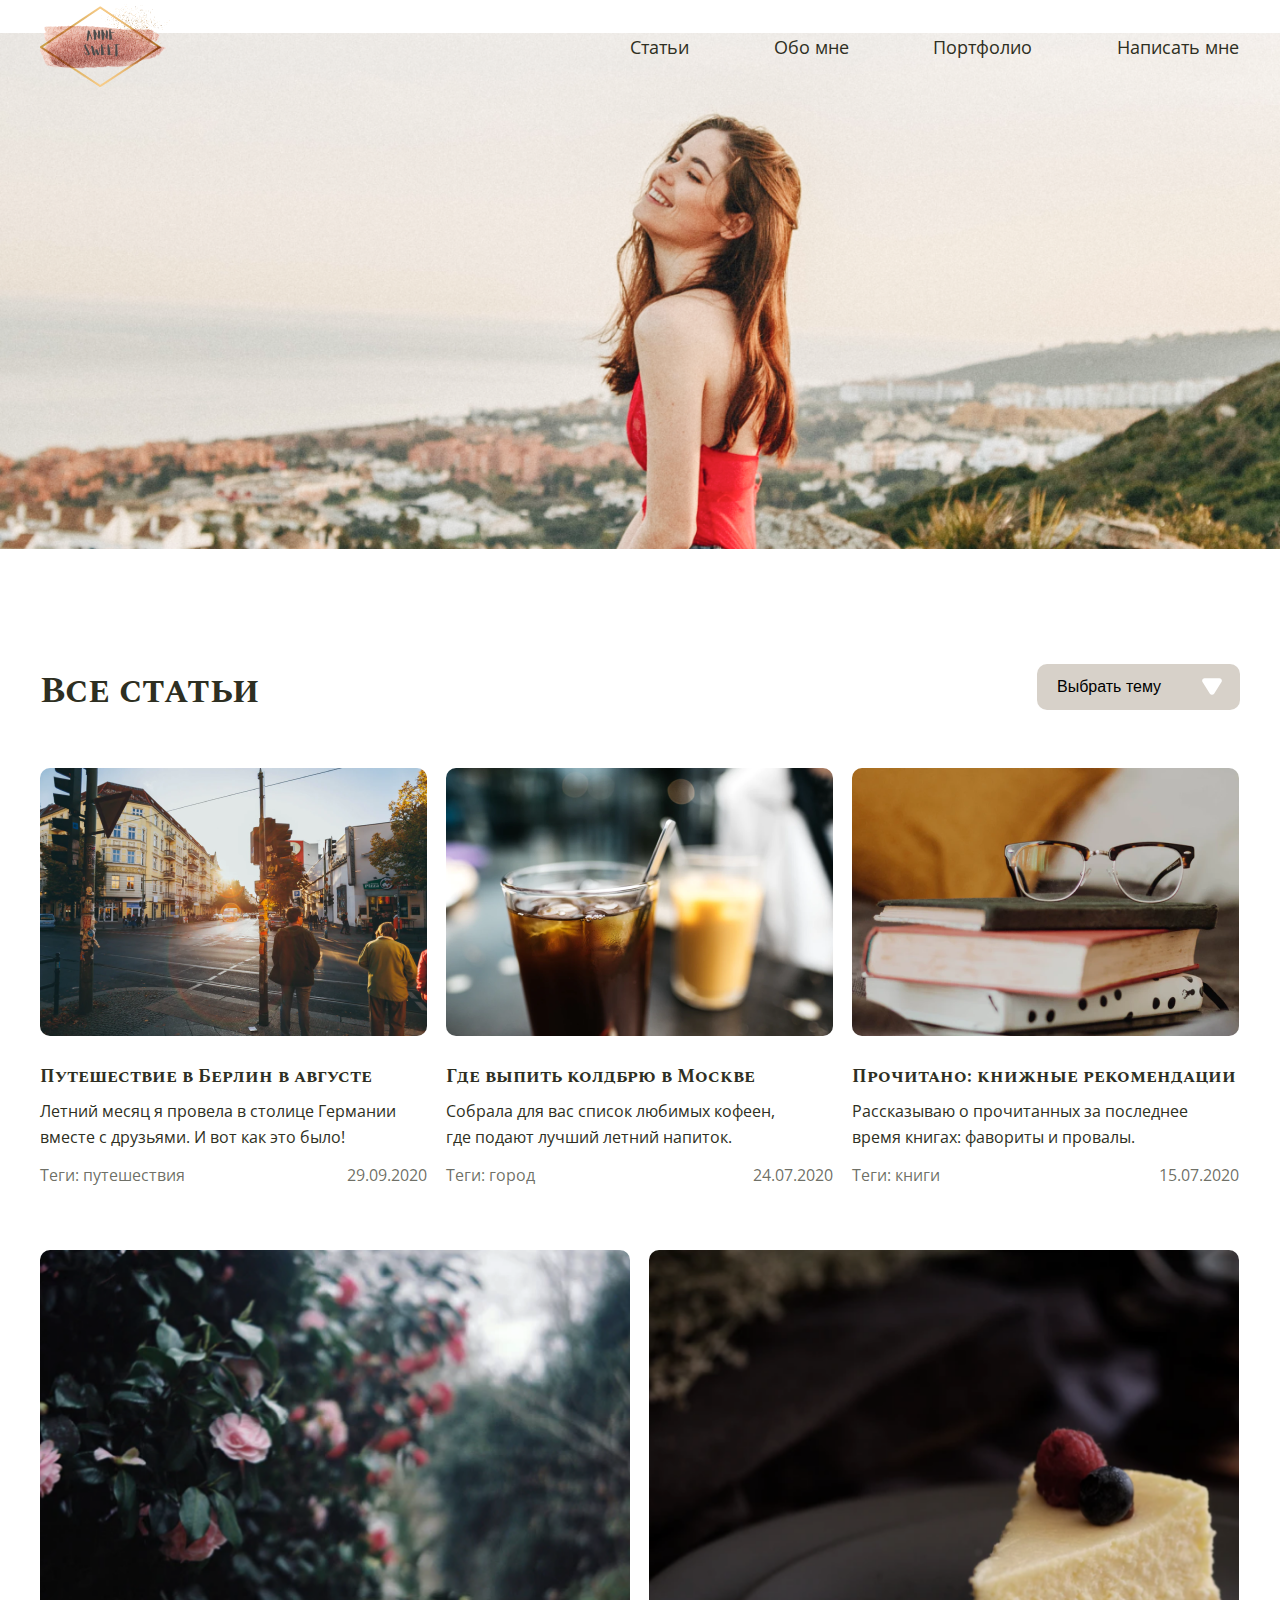
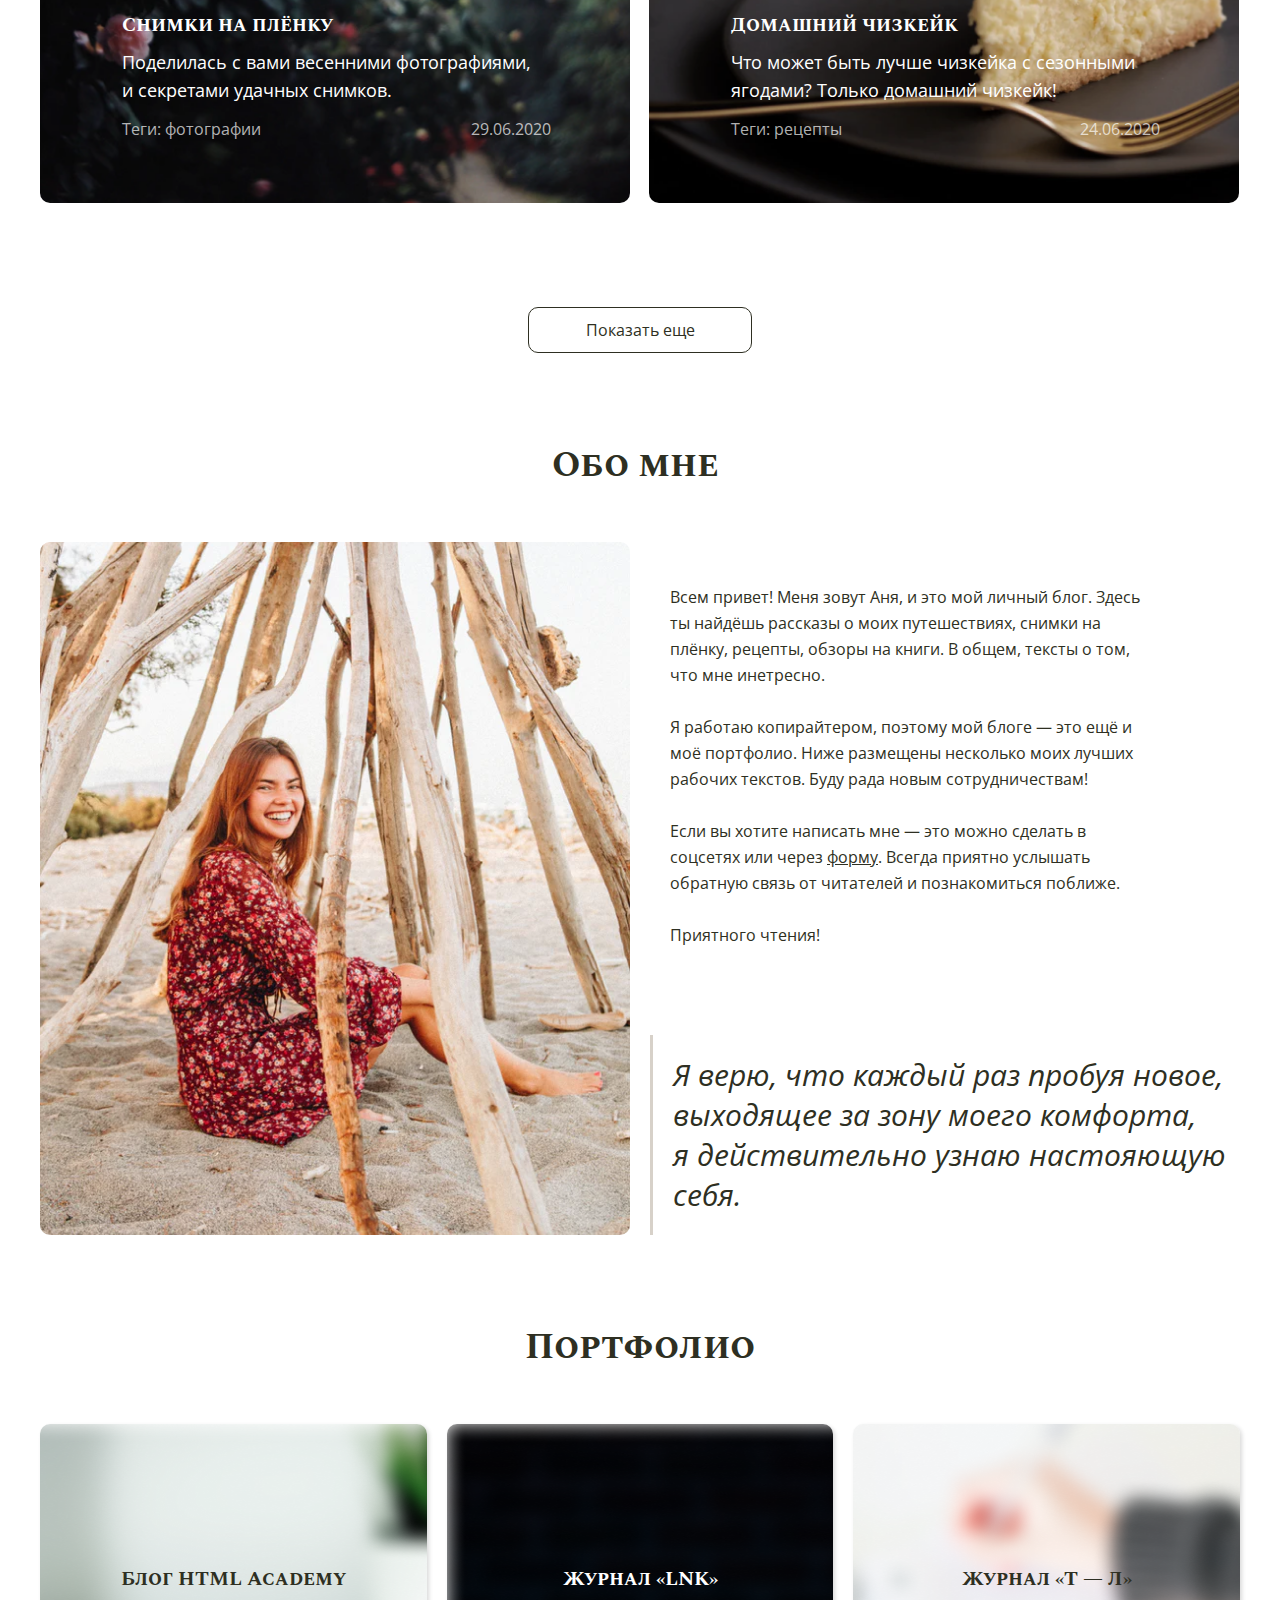
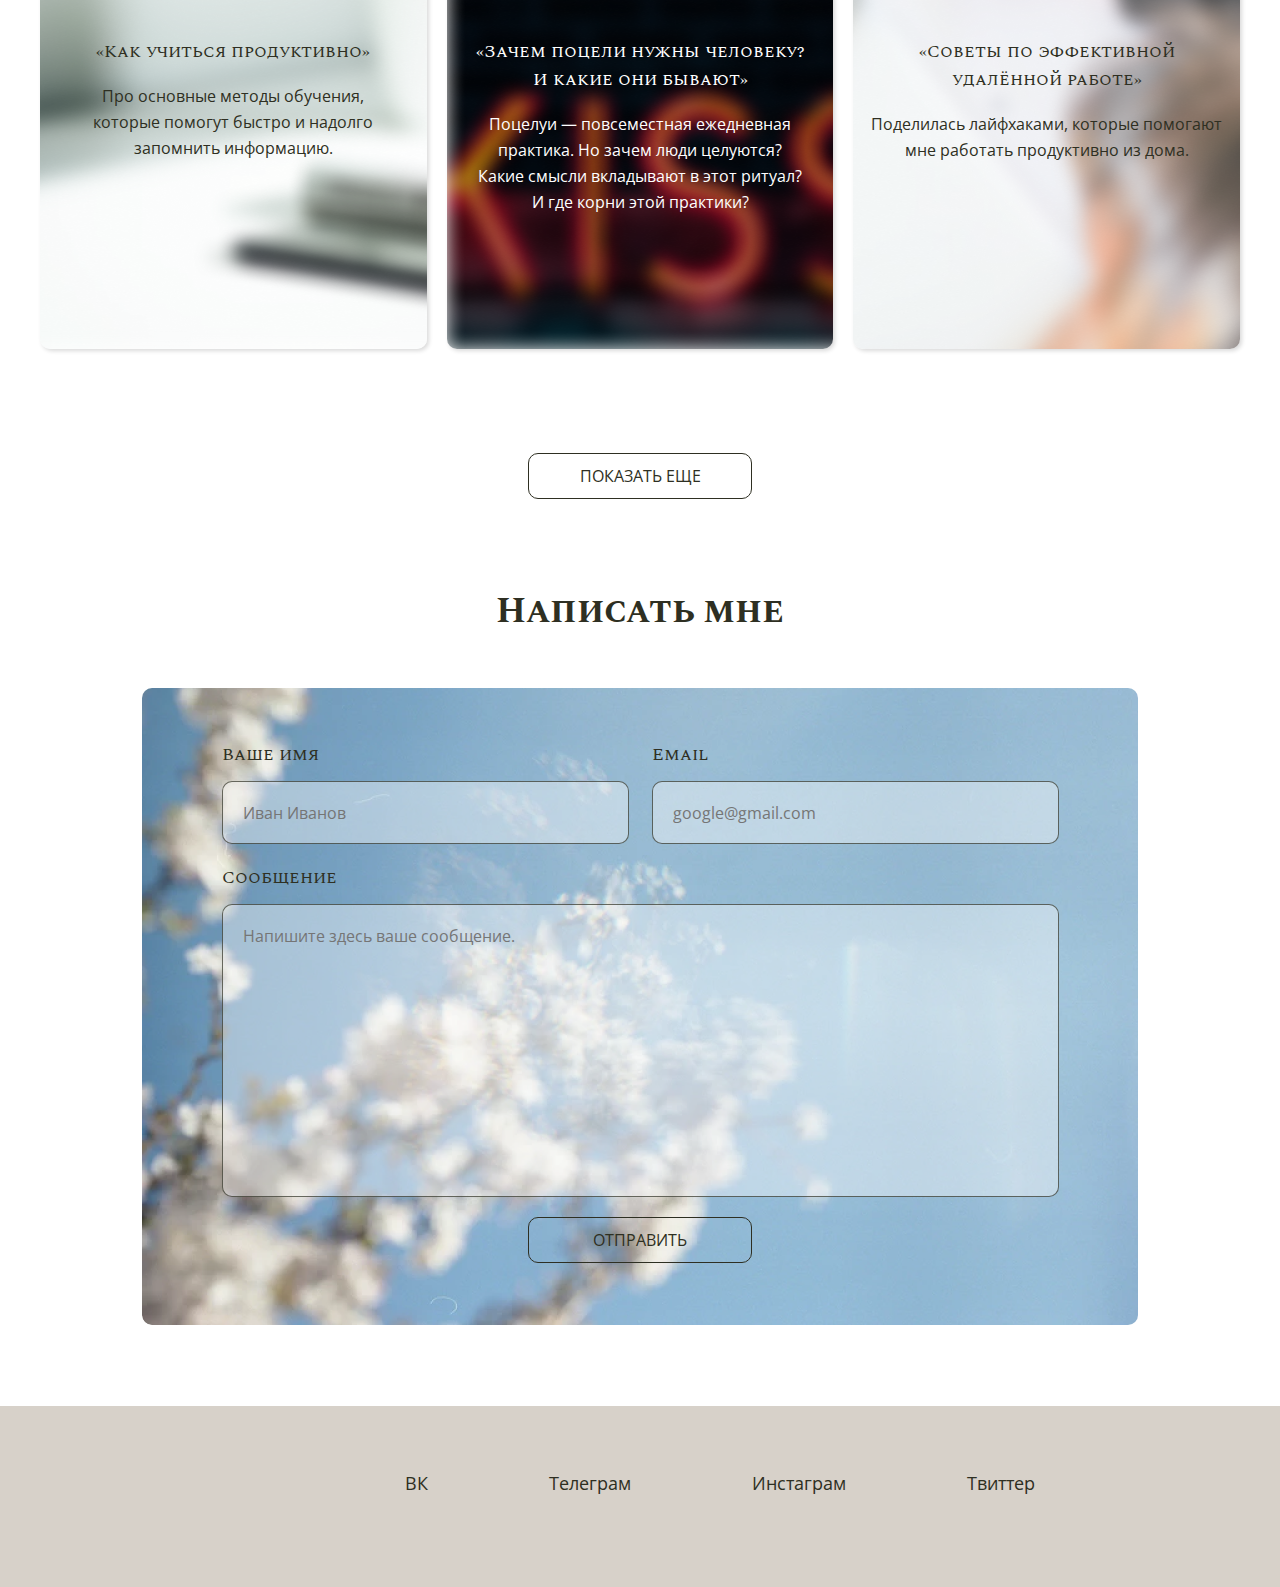
==== commit ee17b104: "Написал описание проекта, правки кода в JS" ====
--- a/index.html
+++ b/index.html
@@ -2,7 +2,8 @@
 <html lang="ru">
 <head>
 	<meta charset="UTF-8">
-	<meta name="viewport" content="width=device-width, initial-scale=1.0">
+  <meta name="viewport" content="width=device-width, initial-scale=1.0">
+  <link rel="icon" href="img/happy.svg">
 	<link rel="stylesheet" type="text/css" href="css/main.css">
 	<link href="https://fonts.googleapis.com/css2?family=Open+Sans:ital,wght@0,400;0,700;1,400&family=Spectral+SC:wght@700&display=swap" rel="stylesheet">
 	<title>Anne Sweet</title>
@@ -122,7 +123,7 @@
 							портфолио. Ниже размещены несколько моих лучших
 							рабочих текстов. Буду рада новым сотрудничествам!</p>
 		 
-							<p>Если вы хотите написать мне — это можно сделать в соцсетях или через форму. Всегда приятно услышать обратную связь от читателей и познакомиться поближе.</p>
+							<p>Если вы хотите написать мне — это можно сделать в соцсетях или через <a href="#write-me">форму</a>. Всегда приятно услышать обратную связь от читателей и познакомиться поближе.</p>
 
 							<p>Приятного чтения!</p>
 							</div>
--- a/css/main.css
+++ b/css/main.css
@@ -93,7 +93,8 @@
 	background-color: transparent;
 	border: 1px solid;
 	border-radius: 10px;
-	font-size: 16px;
+  font-size: 16px;
+  line-height: 22px;
 }
 
 .btn:hover {
@@ -109,6 +110,10 @@
 
 .warning-form {
   color: red;
+}
+
+.hidden {
+	opacity: 0;
 }
 
 /*=== / global === */
@@ -127,7 +132,8 @@
 	display: flex;
 	justify-content: space-between;
 	width: 609px;
-	margin-left: 460px;
+  margin-left: 460px;
+  line-height: 25px;
 }
 
 .menu a {
@@ -207,8 +213,8 @@
 	padding-bottom: 61px;
 }
 
-.hidden {
-	display: none;
+.hidden-block {
+  display: none;
 }
 
 .article-big:nth-of-type(4) {
@@ -261,7 +267,6 @@
 .btn-articles {
 	text-transform: none;
 }
-
 /*=== / section-1 === */
 
 /*=== article === */
@@ -301,6 +306,10 @@
 
 .txt-article-1 p:not(:nth-child(1)) {
 	margin-top: 26px;
+}
+
+.txt-article-1 a {
+  text-decoration: underline;
 }
 
 .txt-article-2 {
@@ -653,7 +662,8 @@
 	display: flex;
 	align-items: center;
 	font-weight: bold;
-	margin-bottom: 14px;
+  margin-bottom: 14px;
+  line-height: 22px;
 }
 
 .comment-header img {
@@ -697,6 +707,10 @@
   left: 20rem;
   bottom: 13rem;
   font-size: 12px;
+}
+
+.line-length {
+  transition: opacity .25s ease;
 }
 
 .input-comment1 {
